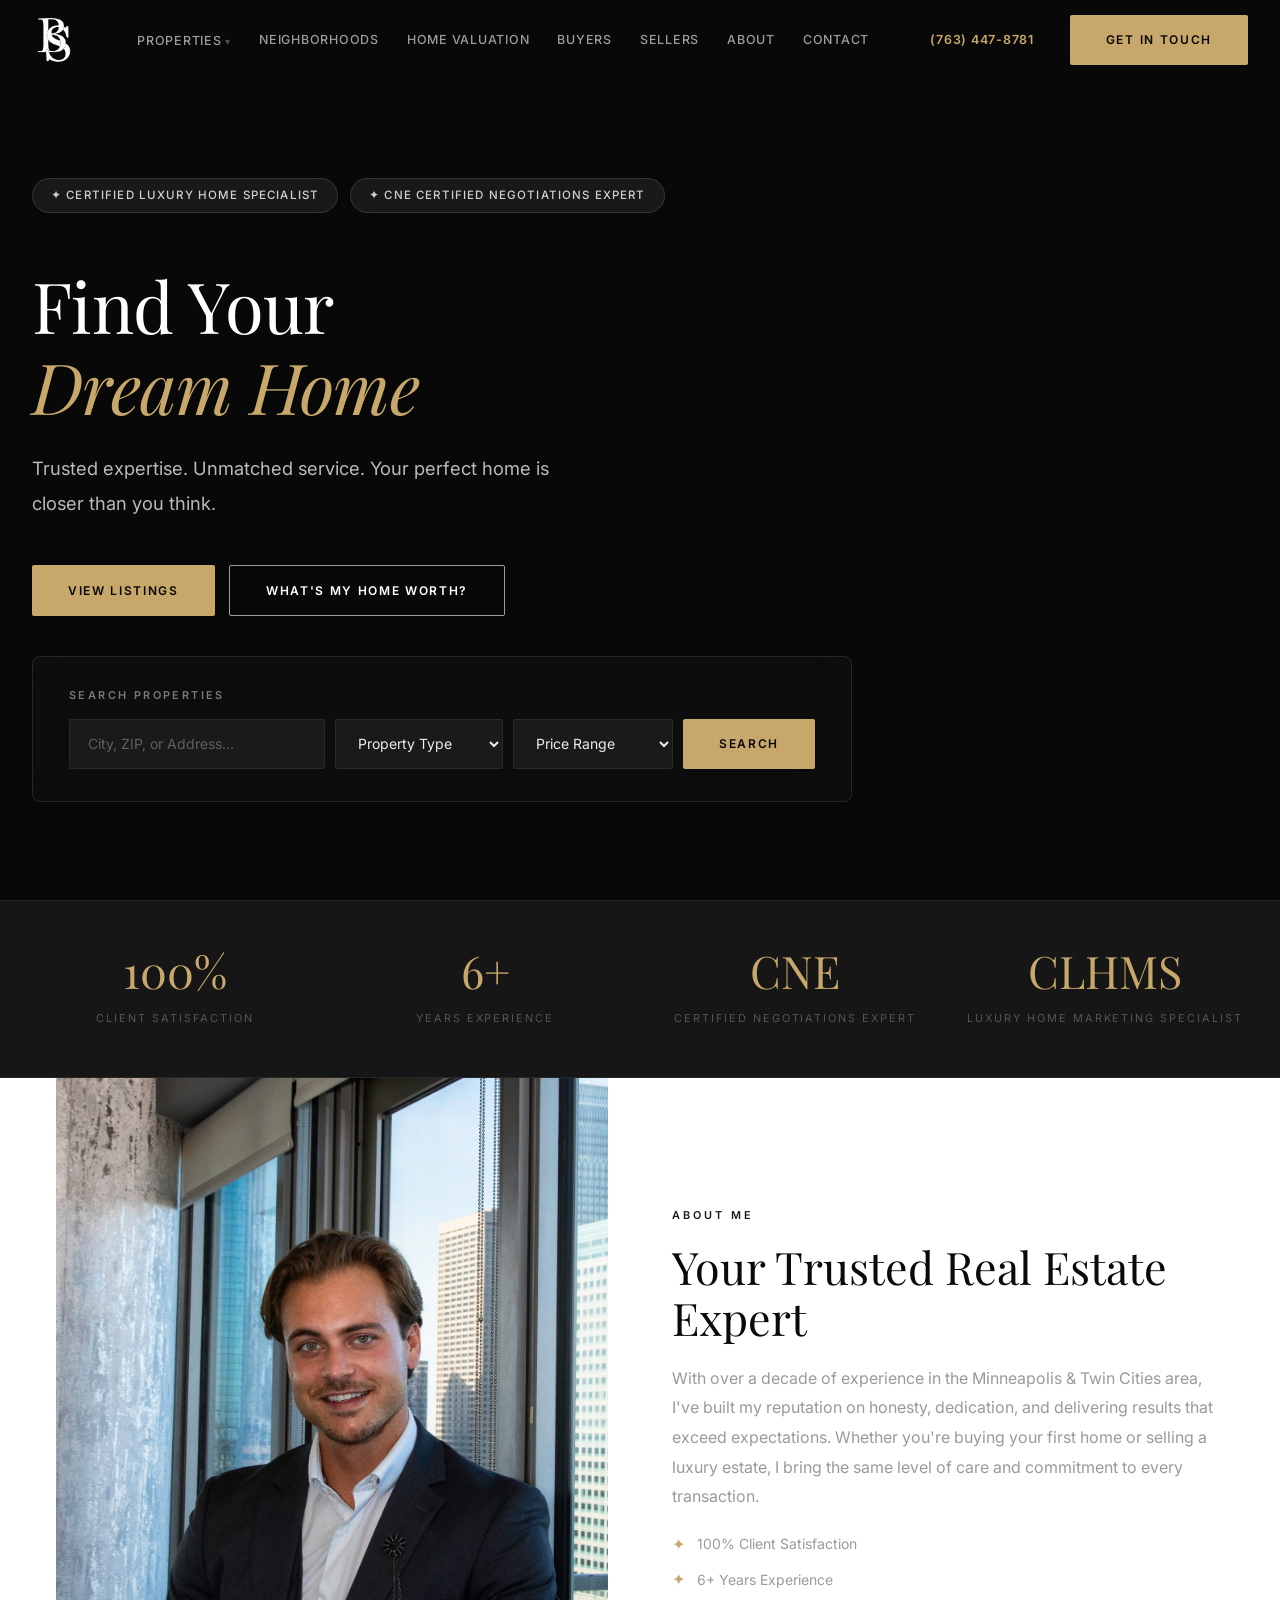
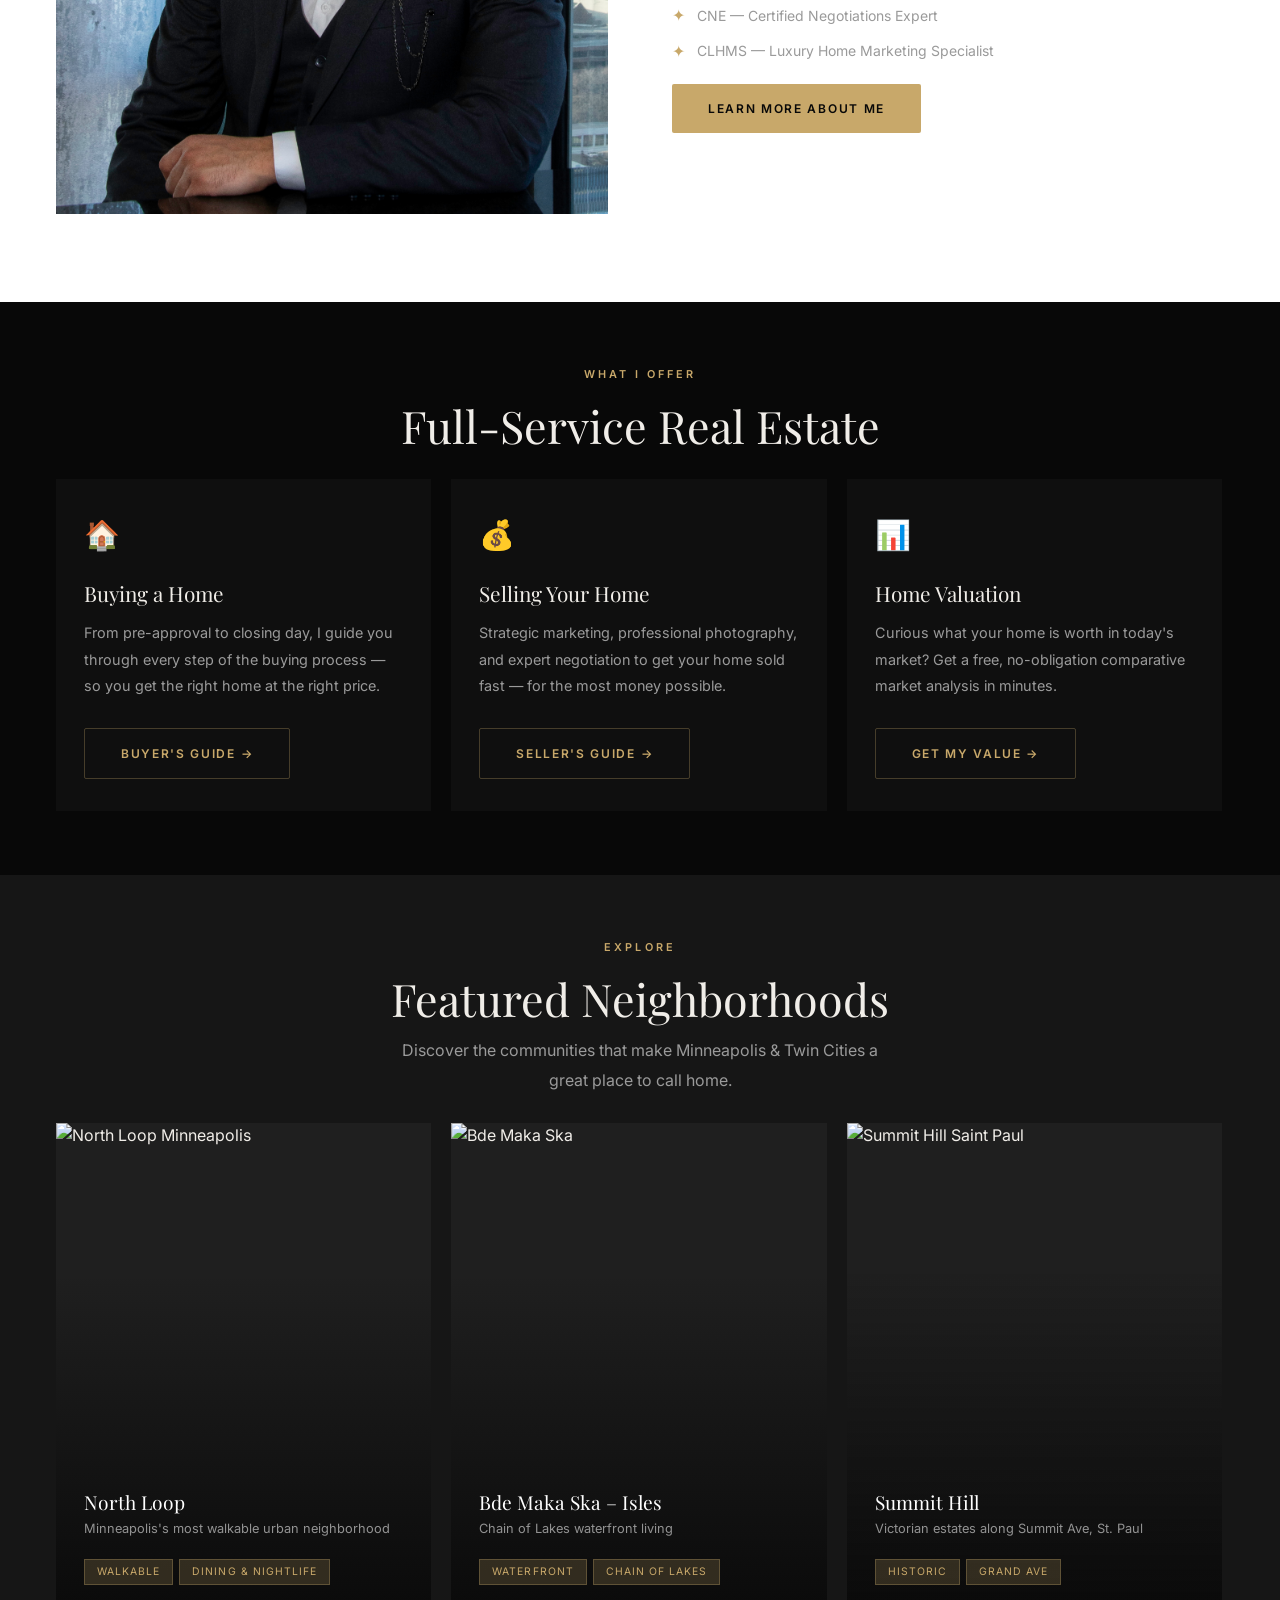
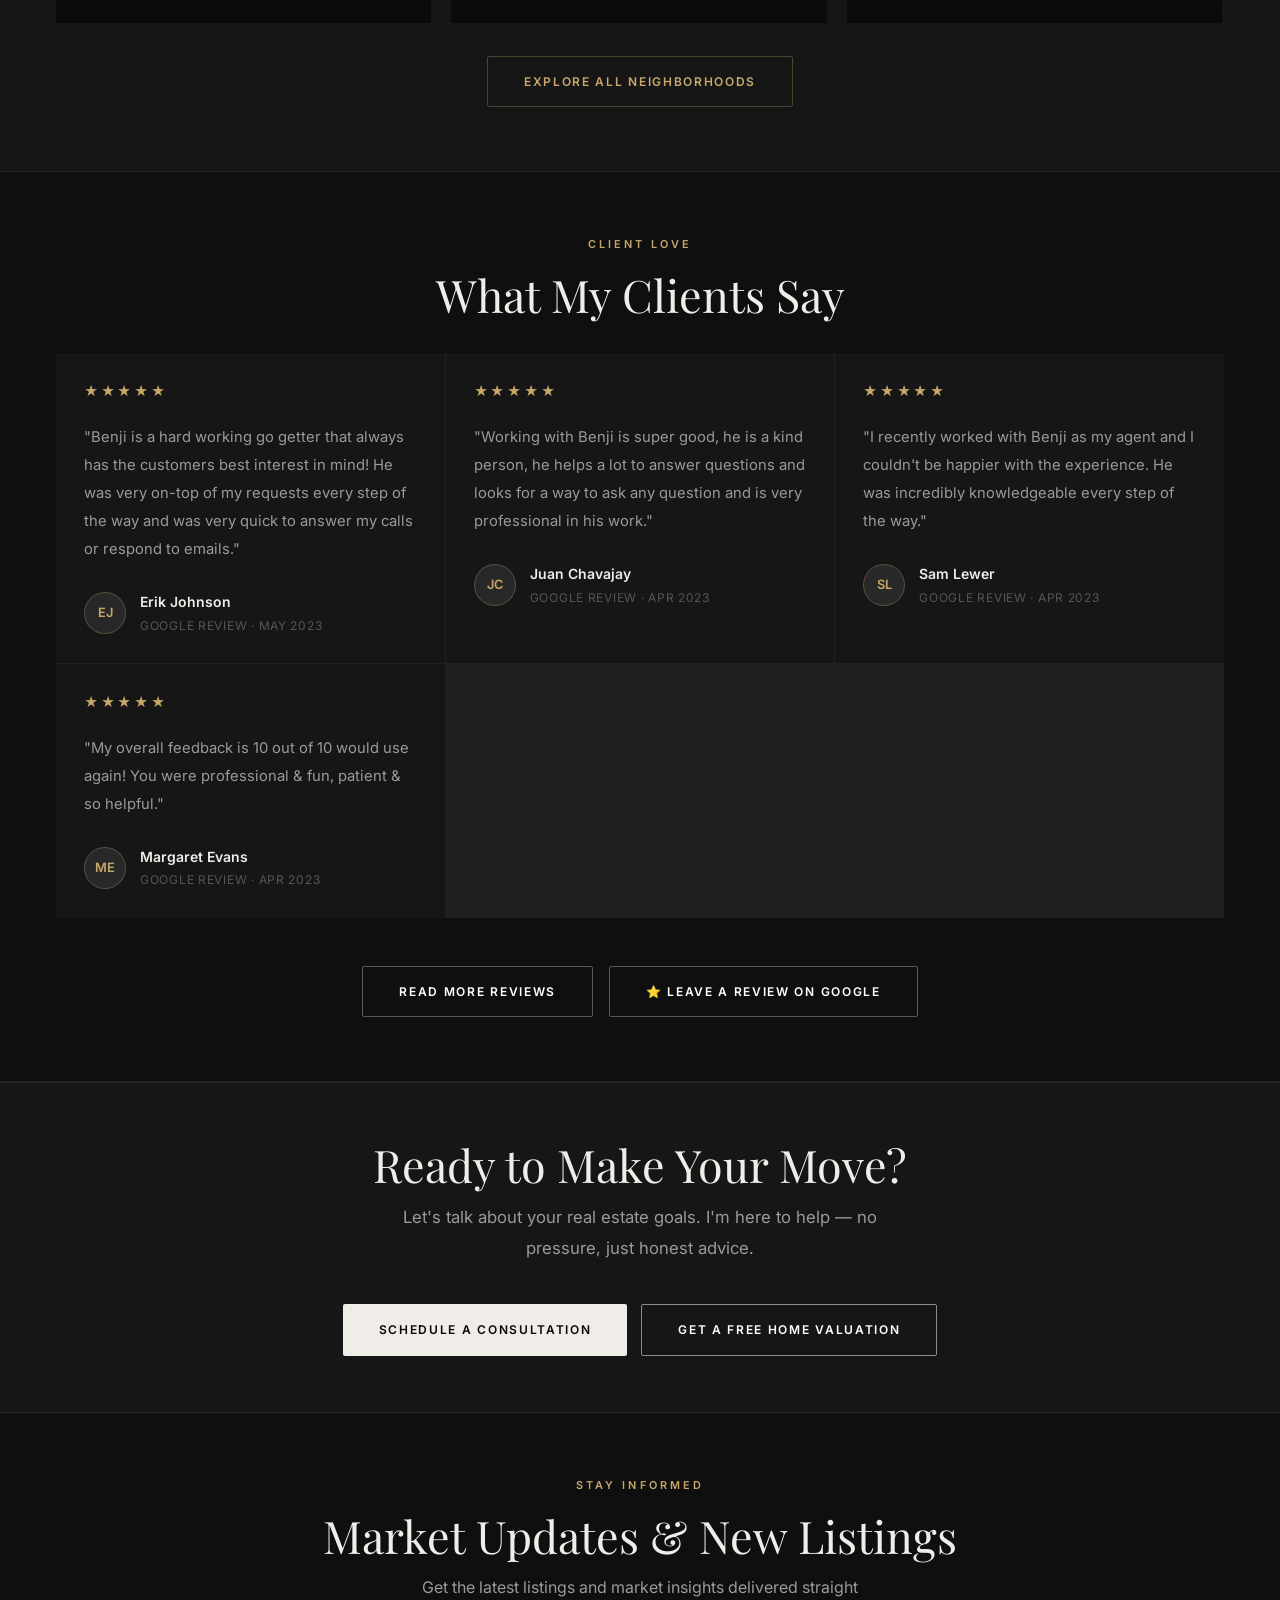
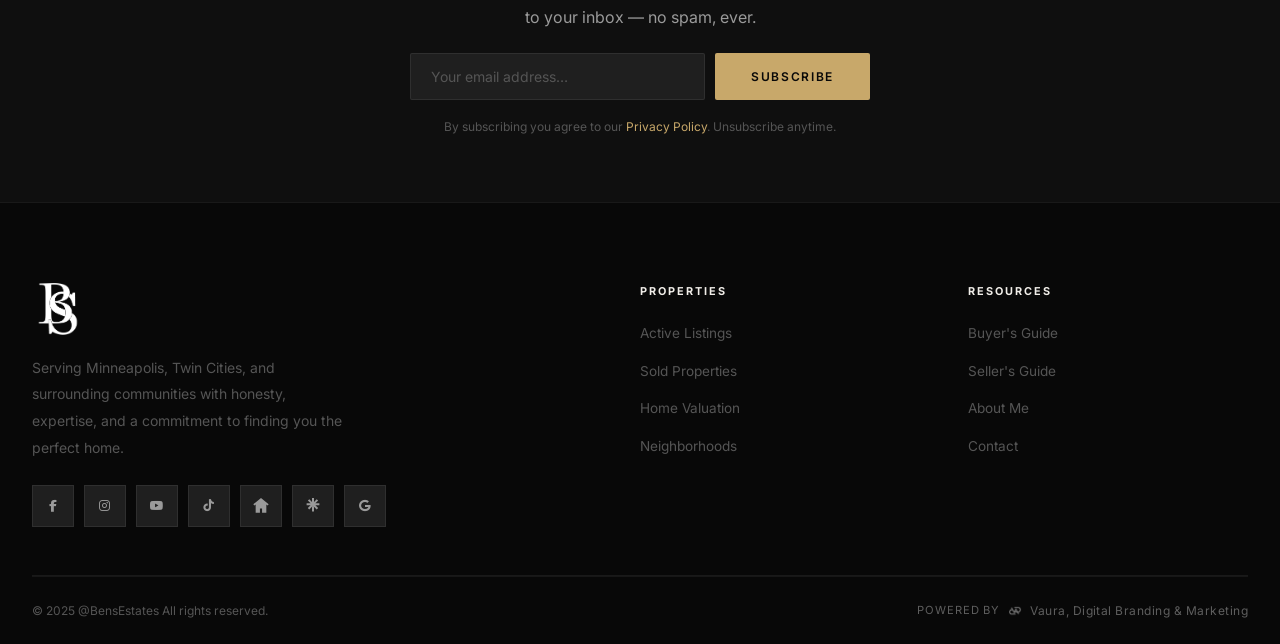
==== index.html @ edbca707 "Update homepage featured neighborhoods with 6 real Twin Cities neighborhoods" ====
<!DOCTYPE html>
<html lang="en">
<head>
  <meta charset="UTF-8" />
  <meta name="viewport" content="width=device-width, initial-scale=1.0" />
  <title>@BensEstates | Luxury Homes</title>
  <link rel="icon" type="image/png" href="images/logo-bs-white.png" />
  <link rel="preconnect" href="https://fonts.googleapis.com" />
  <link href="https://fonts.googleapis.com/css2?family=Playfair+Display:wght@400;600;700&family=Inter:wght@400;500;600;700&display=swap" rel="stylesheet" />
  <link rel="stylesheet" href="styles.css" />
  <link rel="stylesheet" href="https://cdnjs.cloudflare.com/ajax/libs/font-awesome/6.5.1/css/all.min.css" />
</head>
<body>

<!-- ── HEADER ── -->
<header class="site-header transparent" id="header">
  <div class="nav-inner">
    <a href="index.html" class="nav-logo"><img src="images/logo-bs-white.png" alt="Ben's Estates" class="logo-img" style="height:44px;width:auto;" /></a>
    <nav class="nav-links">
      <div class="nav-dropdown">
        <a href="properties.html">Properties</a>
        <div class="dropdown-menu">
          <a href="properties.html">Active Listings</a>
          <a href="sold.html">Sold Properties</a>
        </div>
      </div>
      <a href="neighborhoods.html">Neighborhoods</a>
      <a href="home-valuation.html">Home Valuation</a>
      <a href="buyers.html">Buyers</a>
      <a href="sellers.html">Sellers</a>
      <a href="about.html">About</a>
      <a href="contact.html">Contact</a>
    </nav>
    <div style="display:flex;align-items:center;gap:16px;">
      <a href="tel:+17634478781" class="nav-phone">(763) 447-8781</a>
      <a href="contact.html" class="btn btn-primary nav-cta">Get In Touch</a>
    </div>
    <button class="nav-toggle" id="navToggle" aria-label="Menu">
      <span></span><span></span><span></span>
    </button>
  </div>
</header>

<!-- Mobile Nav -->
<div class="mobile-nav" id="mobileNav">
  <a href="properties.html">Active Listings</a>
  <a href="sold.html">Sold Properties</a>
  <a href="neighborhoods.html">Neighborhoods</a>
  <a href="home-valuation.html">Home Valuation</a>
  <a href="buyers.html">Buyers Guide</a>
  <a href="sellers.html">Sellers Guide</a>
  <a href="about.html">About</a>
  <a href="contact.html">Contact</a>
  <a href="tel:+17634478781" style="color:var(--color-accent);font-weight:700;">(763) 447-8781</a>
  <a href="contact.html" class="btn btn-primary">Get In Touch</a>
</div>

<!-- ── HERO ── -->
<section class="hero">
  <div class="hero-bg" style="background-image: url('https://images.unsplash.com/photo-1600596542815-ffad4c1539a9?w=1800&q=80');"></div>
  <div class="hero-content">
    <div class="hero-badges">
      <span class="hero-badge">✦ Certified Luxury Home Specialist</span>
      <span class="hero-badge">✦ CNE Certified Negotiations Expert</span>
    </div>
    <h1>Find Your<br /><em>Dream Home</em></h1>
    <p>Trusted expertise. Unmatched service. Your perfect home is closer than you think.</p>
    <div class="hero-actions">
      <a href="properties.html" class="btn btn-primary">View Listings</a>
      <a href="home-valuation.html" class="btn btn-outline" style="border-color:rgba(255,255,255,0.6);color:white;">What's My Home Worth?</a>
    </div>

    <div class="hero-search">
      <h4>Search Properties</h4>
      <div class="search-row">
        <input class="search-field" type="text" placeholder="City, ZIP, or Address…" />
        <select class="search-select">
          <option>Property Type</option>
          <option>Single Family</option>
          <option>Condo / Townhome</option>
          <option>Land</option>
          <option>Multi-Family</option>
        </select>
        <select class="search-select">
          <option>Price Range</option>
          <option>Under $300K</option>
          <option>$300K – $600K</option>
          <option>$600K – $1M</option>
          <option>$1M+</option>
        </select>
        <a href="properties.html" class="btn btn-primary">Search</a>
      </div>
    </div>
  </div>
</section>

<!-- ── STATS ── -->
<div class="stats-bar">
  <div class="stats-inner">
    <div class="stat-item"><span class="stat-num">100%</span><span class="stat-label">Client Satisfaction</span></div>
    <div class="stat-item"><span class="stat-num">6+</span><span class="stat-label">Years Experience</span></div>
    <div class="stat-item"><span class="stat-num">CNE</span><span class="stat-label">Certified Negotiations Expert</span></div>
    <div class="stat-item"><span class="stat-num">CLHMS</span><span class="stat-label">Luxury Home Marketing Specialist</span></div>
  </div>
</div>

<!-- ── FEATURED LISTINGS CAROUSEL ── -->

<!-- ── ABOUT SNIPPET ── -->
<section class="section" style="background:white;padding-top:0;padding-bottom:40px;">
  <div class="container">
    <div class="grid-2">
      <div class="about-image-wrap" style="padding-bottom:48px;">
        <img src="images/ben-headshot.jpg" alt="Benjamin Smith" style="width:100%;aspect-ratio:3/4;object-fit:cover;object-position:center top;" />
      </div>
      <div class="about-content">
        <span class="section-label" style="color:#1a1a1a;">About Me</span>
        <h2 style="color:#0a0a0a;">Your Trusted Real Estate Expert</h2>
        <p>With over a decade of experience in the Minneapolis &amp; Twin Cities area, I've built my reputation on honesty, dedication, and delivering results that exceed expectations. Whether you're buying your first home or selling a luxury estate, I bring the same level of care and commitment to every transaction.</p>
        <div class="about-creds">
          <div class="cred-item"><span class="cred-icon">✦</span> 100% Client Satisfaction</div>
          <div class="cred-item"><span class="cred-icon">✦</span> 6+ Years Experience</div>
          <div class="cred-item"><span class="cred-icon">✦</span> CNE — Certified Negotiations Expert</div>
          <div class="cred-item"><span class="cred-icon">✦</span> CLHMS — Luxury Home Marketing Specialist</div>
        </div>
        <a href="about.html" class="btn btn-primary">Learn More About Me</a>
      </div>
    </div>
  </div>
</section>

<!-- ── SERVICES ── -->
<section class="section" style="overflow:hidden;">
  <div class="container">
    <div class="section-center mb-48">
      <span class="section-label">What I Offer</span>
      <h2>Full-Service Real Estate</h2>
    </div>
  </div>
  <div class="carousel-viewport">
    <div class="carousel-track" id="svcTrack">
      <div class="service-card carousel-slide">
        <div class="service-icon">🏠</div>
        <h3>Buying a Home</h3>
        <p>From pre-approval to closing day, I guide you through every step of the buying process — so you get the right home at the right price.</p>
        <a href="buyers.html" class="btn btn-outline">Buyer's Guide →</a>
      </div>
      <div class="service-card carousel-slide">
        <div class="service-icon">💰</div>
        <h3>Selling Your Home</h3>
        <p>Strategic marketing, professional photography, and expert negotiation to get your home sold fast — for the most money possible.</p>
        <a href="sellers.html" class="btn btn-outline">Seller's Guide →</a>
      </div>
      <div class="service-card carousel-slide">
        <div class="service-icon">📊</div>
        <h3>Home Valuation</h3>
        <p>Curious what your home is worth in today's market? Get a free, no-obligation comparative market analysis in minutes.</p>
        <a href="home-valuation.html" class="btn btn-outline">Get My Value →</a>
      </div>
    </div>
  </div>
</section>

<!-- ── NEIGHBORHOODS ── -->
<section class="section nbhd-carousel-section" style="background:var(--bg-2);overflow:hidden;">
  <div class="container">
    <div class="section-center mb-48">
      <span class="section-label">Explore</span>
      <h2>Featured Neighborhoods</h2>
      <p style="max-width:480px;margin:12px auto 0;">Discover the communities that make Minneapolis &amp; Twin Cities a great place to call home.</p>
    </div>
  </div>

  <div class="carousel-viewport">
    <div class="carousel-track" id="nbhdTrack">
      <a href="neighborhoods.html" class="neighborhood-card carousel-slide nbhd-slide">
        <img src="https://images.unsplash.com/photo-1555529771-7888783a18d3?w=600&q=70" alt="North Loop Minneapolis" style="width:100%;height:100%;object-fit:cover;position:absolute;inset:0;" loading="lazy" />
        <div class="nbhd-bg"></div>
        <div class="nbhd-content">
          <h3>North Loop</h3>
          <p>Minneapolis's most walkable urban neighborhood</p>
          <span class="nbhd-tag">Walkable</span><span class="nbhd-tag">Dining & Nightlife</span>
        </div>
      </a>
      <a href="neighborhoods.html" class="neighborhood-card carousel-slide nbhd-slide">
        <img src="https://images.unsplash.com/photo-1507525428034-b723cf961d3e?w=600&q=70" alt="Bde Maka Ska" style="width:100%;height:100%;object-fit:cover;position:absolute;inset:0;" loading="lazy" />
        <div class="nbhd-bg"></div>
        <div class="nbhd-content">
          <h3>Bde Maka Ska – Isles</h3>
          <p>Chain of Lakes waterfront living</p>
          <span class="nbhd-tag">Waterfront</span><span class="nbhd-tag">Chain of Lakes</span>
        </div>
      </a>
      <a href="neighborhoods.html" class="neighborhood-card carousel-slide nbhd-slide">
        <img src="https://images.unsplash.com/photo-1558618666-fcd25c85cd64?w=600&q=70" alt="Summit Hill Saint Paul" style="width:100%;height:100%;object-fit:cover;position:absolute;inset:0;" loading="lazy" />
        <div class="nbhd-bg"></div>
        <div class="nbhd-content">
          <h3>Summit Hill</h3>
          <p>Victorian estates along Summit Ave, St. Paul</p>
          <span class="nbhd-tag">Historic</span><span class="nbhd-tag">Grand Ave</span>
        </div>
      </a>
      <a href="neighborhoods.html" class="neighborhood-card carousel-slide nbhd-slide">
        <img src="https://images.unsplash.com/photo-1570129477492-45c003edd2be?w=600&q=70" alt="Edina Minnesota" style="width:100%;height:100%;object-fit:cover;position:absolute;inset:0;" loading="lazy" />
        <div class="nbhd-bg"></div>
        <div class="nbhd-content">
          <h3>Edina</h3>
          <p>One of Minnesota's most coveted suburbs</p>
          <span class="nbhd-tag">Top Schools</span><span class="nbhd-tag">Luxury</span>
        </div>
      </a>
      <a href="neighborhoods.html" class="neighborhood-card carousel-slide nbhd-slide">
        <img src="https://images.unsplash.com/photo-1499793983690-e29da59ef1c2?w=600&q=70" alt="Wayzata Minnesota" style="width:100%;height:100%;object-fit:cover;position:absolute;inset:0;" loading="lazy" />
        <div class="nbhd-bg"></div>
        <div class="nbhd-content">
          <h3>Wayzata</h3>
          <p>Luxury lakeside living on Lake Minnetonka</p>
          <span class="nbhd-tag">Lake Minnetonka</span><span class="nbhd-tag">Waterfront</span>
        </div>
      </a>
      <a href="neighborhoods.html" class="neighborhood-card carousel-slide nbhd-slide">
        <img src="https://images.unsplash.com/photo-1568605114967-8130f3a36994?w=600&q=70" alt="Maple Grove Minnesota" style="width:100%;height:100%;object-fit:cover;position:absolute;inset:0;" loading="lazy" />
        <div class="nbhd-bg"></div>
        <div class="nbhd-content">
          <h3>Maple Grove</h3>
          <p>Top-rated schools and tight-knit community</p>
          <span class="nbhd-tag">Top Schools</span><span class="nbhd-tag">Family-Friendly</span>
        </div>
      </a>
    </div>
  </div>

  <div style="text-align:center;margin-top:32px;">
    <a href="neighborhoods.html" class="btn btn-outline">Explore All Neighborhoods</a>
  </div>
</section>

<!-- ── TESTIMONIALS ── -->
<section class="section testimonials-section">
  <div class="container">
    <div class="section-center">
      <span class="section-label">Client Love</span>
      <h2>What My Clients Say</h2>
    </div>
    <div class="testimonials-grid">
      <div class="testimonial-card">
        <div class="stars">★★★★★</div>
        <p class="testimonial-text">"Benji is a hard working go getter that always has the customers best interest in mind! He was very on-top of my requests every step of the way and was very quick to answer my calls or respond to emails."</p>
        <div class="testimonial-author">
          <div class="author-avatar">EJ</div>
          <div>
            <div class="author-name">Erik Johnson</div>
            <div class="author-detail">Google Review · May 2023</div>
          </div>
        </div>
      </div>
      <div class="testimonial-card">
        <div class="stars">★★★★★</div>
        <p class="testimonial-text">"Working with Benji is super good, he is a kind person, he helps a lot to answer questions and looks for a way to ask any question and is very professional in his work."</p>
        <div class="testimonial-author">
          <div class="author-avatar">JC</div>
          <div>
            <div class="author-name">Juan Chavajay</div>
            <div class="author-detail">Google Review · Apr 2023</div>
          </div>
        </div>
      </div>
      <div class="testimonial-card">
        <div class="stars">★★★★★</div>
        <p class="testimonial-text">"I recently worked with Benji as my agent and I couldn't be happier with the experience. He was incredibly knowledgeable every step of the way."</p>
        <div class="testimonial-author">
          <div class="author-avatar">SL</div>
          <div>
            <div class="author-name">Sam Lewer</div>
            <div class="author-detail">Google Review · Apr 2023</div>
          </div>
        </div>
      </div>
      <div class="testimonial-card">
        <div class="stars">★★★★★</div>
        <p class="testimonial-text">"My overall feedback is 10 out of 10 would use again! You were professional & fun, patient & so helpful."</p>
        <div class="testimonial-author">
          <div class="author-avatar">ME</div>
          <div>
            <div class="author-name">Margaret Evans</div>
            <div class="author-detail">Google Review · Apr 2023</div>
          </div>
        </div>
      </div>
    </div>
    <div style="text-align:center;margin-top:48px;display:flex;flex-wrap:wrap;gap:16px;justify-content:center;">
      <a href="about.html#reviews" class="btn btn-outline" style="border-color:rgba(255,255,255,0.3);color:white;">Read More Reviews</a>
      <a href="https://share.google/IOZuWatDC1GRrAfrf" target="_blank" class="btn btn-outline" style="border-color:rgba(255,255,255,0.3);color:white;">⭐ Leave a Review on Google</a>
    </div>
  </div>
</section>

<!-- ── CTA BANNER ── -->
<section class="cta-banner">
  <div class="container">
    <h2>Ready to Make Your Move?</h2>
    <p>Let's talk about your real estate goals. I'm here to help — no pressure, just honest advice.</p>
    <div class="cta-actions">
      <a href="https://calendly.com/bensestates/chat" target="_blank" class="btn btn-white">Schedule a Consultation</a>
      <a href="home-valuation.html" class="btn btn-outline" style="border-color:rgba(255,255,255,0.5);color:white;">Get a Free Home Valuation</a>
    </div>
  </div>
</section>

<!-- ── NEWSLETTER ── -->
<section class="section newsletter-section">
  <div class="container section-center">
    <span class="section-label">Stay Informed</span>
    <h2>Market Updates & New Listings</h2>
    <p style="max-width:440px;margin:12px auto 0;">Get the latest listings and market insights delivered straight to your inbox — no spam, ever.</p>
    <form class="newsletter-form" id="newsletterForm" onsubmit="submitNewsletter(event);">
      <input type="email" id="newsletterEmail" placeholder="Your email address…" required />
      <button type="submit" class="btn btn-primary">Subscribe</button>
    </form>
    <p id="newsletterSuccess" style="display:none;color:var(--color-accent);font-weight:600;margin-top:16px;">You're in! Thanks for subscribing.</p>
    <p class="form-consent" style="margin-top:16px;">By subscribing you agree to our <a href="#">Privacy Policy</a>. Unsubscribe anytime.</p>
  </div>
</section>

<!-- ── FOOTER ── -->
<footer class="site-footer">
  <div class="footer-inner">
        <div class="footer-brand">
      <img src="images/logo-bs-white.png" alt="Ben's Estates" style="height:52px;width:auto;margin-bottom:16px;" />
      <p>Serving Minneapolis, Twin Cities, and surrounding communities with honesty, expertise, and a commitment to finding you the perfect home.</p>
      <div class="social-links" style="margin-top:24px;">
        <a href="https://facebook.com/bensestates" class="social-link" title="Facebook" target="_blank"><i class="fa-brands fa-facebook-f"></i></a>
        <a href="https://instagram.com/bensestates" class="social-link" title="Instagram" target="_blank"><i class="fa-brands fa-instagram"></i></a>
        <a href="https://youtube.com/bensestates" class="social-link" title="YouTube" target="_blank"><i class="fa-brands fa-youtube"></i></a>
        <a href="https://tiktok.com/@bensestates" class="social-link" title="TikTok" target="_blank"><i class="fa-brands fa-tiktok"></i></a>
        <a href="https://www.zillow.com/profile/IGBensEstates" class="social-link" title="Zillow" target="_blank"><svg xmlns="http://www.w3.org/2000/svg" viewBox="0 0 24 24" width="16" height="16" fill="currentColor"><path d="M12 0 .5 9.3l1.6 2L4 9.9V22h6.4v-6.2h3.2V22H20V9.9l1.9 1.4 1.6-2Z"/></svg></a>
        <a href="https://linktr.ee/bensestates" class="social-link" title="Linktree" target="_blank"><svg xmlns="http://www.w3.org/2000/svg" viewBox="0 0 24 24" width="16" height="16" fill="currentColor"><path d="m13.511 5.853 4.005-4.117 2.2 2.126-4.116 4.005h5.99v3.04h-6.06l4.176 4.276-2.202 2.127-5.566-5.567-5.517 5.567-2.201-2.127 4.176-4.276H2.416v-3.04h5.99L4.29 3.862l2.2-2.126 4.006 4.117V0h3.015v5.853zM10.496 20.389v-7.836h3.015v7.836h-3.015z"/></svg></a>
        <a href="https://share.google/MOJcwrtn4jOWiQxQ8" class="social-link" title="Google Reviews" target="_blank"><i class="fa-brands fa-google"></i></a>
      </div>
    </div>
    <div class="footer-col">
      <h5>Properties</h5>
      <ul>
        <li><a href="properties.html">Active Listings</a></li>
        <li><a href="sold.html">Sold Properties</a></li>
        <li><a href="home-valuation.html">Home Valuation</a></li>
        <li><a href="neighborhoods.html">Neighborhoods</a></li>
      </ul>
    </div>
    <div class="footer-col">
      <h5>Resources</h5>
      <ul>
        <li><a href="buyers.html">Buyer's Guide</a></li>
        <li><a href="sellers.html">Seller's Guide</a></li>
        <li><a href="about.html">About Me</a></li>
        <li><a href="contact.html">Contact</a></li>
      </ul>
    </div>
  </div>
  <div class="footer-bottom">
    <span>© 2025 @BensEstates All rights reserved.</span>
    <div class="footer-vaura-inline">
      <span class="powered-label">Powered by</span>
      <img src="images/logo-vaura-white.png" alt="Vaura, Digital Branding and Marketing" />
      <span>Vaura, Digital Branding &amp; Marketing</span>
    </div>
  </div>
</footer>

<script>
  // Header scroll behavior
  const header = document.getElementById('header');
  window.addEventListener('scroll', () => {
    header.classList.toggle('scrolled', window.scrollY > 60);
    header.classList.toggle('transparent', window.scrollY <= 60);
  });

  // Mobile nav
  // Testimonials — sliding carousel (mobile only)
  (function() {
    if (window.innerWidth > 768) return;
    document.querySelectorAll('.testimonials-grid').forEach(function(grid) {
      const cards = Array.from(grid.querySelectorAll('.testimonial-card'));
      if (!cards.length) return;
      const track = document.createElement('div');
      track.className = 'tc-track';
      cards.forEach(function(c) { track.appendChild(c); });
      grid.prepend(track);
      let current = 0;
      const total = cards.length;
      function advance() {
        current = (current + 1) % total;
        track.style.transform = 'translateX(-' + (current * grid.offsetWidth) + 'px)';
      }
      setInterval(advance, 3000);
    });
  })();

  const navToggle = document.getElementById('navToggle');
  const mobileNav = document.getElementById('mobileNav');
  navToggle.addEventListener('click', () => { mobileNav.classList.toggle('open'); });

  function submitNewsletter(e) {
    e.preventDefault();
    const email = document.getElementById('newsletterEmail').value;
    const formUrl = 'https://docs.google.com/forms/d/e/1FAIpQLSdvZevs0HNsiVY9SQMsB4AoQC4JGMIN4W4_CIUujMOwC1kvLg/formResponse';
    const data = new FormData();
    data.append('entry.1629867562', email);
    fetch(formUrl, { method: 'POST', body: data, mode: 'no-cors' });
    document.getElementById('newsletterForm').style.display = 'none';
    document.getElementById('newsletterSuccess').style.display = 'block';
  }

  // ── Carousel ──
  const track = document.getElementById('carouselTrack');
  const slides = track.querySelectorAll('.carousel-slide');
  let current = 0;

  function slidesVisible() {
    if (window.innerWidth <= 640) return 1;
    if (window.innerWidth <= 1024) return 2;
    return 3;
  }

  function maxIndex() { return slides.length - slidesVisible(); }

  function updateButtons() {
    document.querySelectorAll('#prevBtn, .carousel-controls-mobile .carousel-btn:first-child').forEach(b => b.disabled = current === 0);
    document.querySelectorAll('#nextBtn, .carousel-controls-mobile .carousel-btn:last-of-type').forEach(b => b.disabled = current >= maxIndex());
  }

  function goTo(index) {
    current = Math.max(0, Math.min(index, maxIndex()));
    const slideWidth = slides[0].offsetWidth + 20; // gap
    track.style.transform = `translateX(-${current * slideWidth}px)`;
    updateButtons();
  }

  window.moveCarousel = (dir) => goTo(current + dir);

  // Drag to scroll
  let startX = 0, isDragging = false;
  track.addEventListener('mousedown', e => { isDragging = true; startX = e.pageX; track.style.transition = 'none'; });
  window.addEventListener('mouseup', e => {
    if (!isDragging) return;
    isDragging = false;
    track.style.transition = '';
    const diff = e.pageX - startX;
    if (Math.abs(diff) > 60) goTo(current + (diff < 0 ? 1 : -1));
    else goTo(current);
  });

  window.addEventListener('resize', () => goTo(Math.min(current, maxIndex())));
  updateButtons();

  // ── Services carousel ──
  const svcTrack = document.getElementById('svcTrack');
  const svcSlides = svcTrack.querySelectorAll('.carousel-slide');
  let svcCurrent = 0;

  function svcVisible() {
    if (window.innerWidth <= 640) return 1;
    if (window.innerWidth <= 1024) return 2;
    return 3;
  }

  function svcMaxIndex() { return svcSlides.length - svcVisible(); }

  function svcGoTo(index) {
    svcCurrent = Math.max(0, Math.min(index, svcMaxIndex()));
    const w = svcSlides[0].offsetWidth + 20;
    svcTrack.style.transform = `translateX(-${svcCurrent * w}px)`;
    document.getElementById('svcPrev').disabled = svcCurrent === 0;
    document.getElementById('svcNext').disabled = svcCurrent >= svcMaxIndex();
    document.getElementById('svcPrevMob').disabled = svcCurrent === 0;
    document.getElementById('svcNextMob').disabled = svcCurrent >= svcMaxIndex();
  }

  window.addEventListener('resize', () => svcGoTo(Math.min(svcCurrent, svcMaxIndex())));
  svcGoTo(0);

  // ── Neighborhoods carousel ──
  const nbhdTrack = document.getElementById('nbhdTrack');
  const nbhdSlides = nbhdTrack.querySelectorAll('.nbhd-slide');
  let nbhdCurrent = 0;

  function nbhdVisible() {
    if (window.innerWidth <= 640) return 1;
    if (window.innerWidth <= 1024) return 2;
    return 3;
  }

  function nbhdMaxIndex() { return Math.max(0, nbhdSlides.length - nbhdVisible()); }

  function nbhdGoTo(index) {
    nbhdCurrent = Math.max(0, Math.min(index, nbhdMaxIndex()));
    const w = nbhdSlides[0].offsetWidth + 20;
    nbhdTrack.style.transform = `translateX(-${nbhdCurrent * w}px)`;
    document.getElementById('nbhdPrev').disabled = nbhdCurrent === 0;
    document.getElementById('nbhdNext').disabled = nbhdCurrent >= nbhdMaxIndex();
  }

  window.addEventListener('resize', () => nbhdGoTo(Math.min(nbhdCurrent, nbhdMaxIndex())));
  nbhdGoTo(0);
</script>
</body>
</html>
---- styles.css ----
/* ============================================================
   BEN'S ESTATES — LUXURY MONOTONE THEME
   Benjamin Smith | Minneapolis & Twin Cities Real Estate
   ============================================================ */

:root {
  /* ── Dark monotone surfaces ── */
  --bg-0: #080808;
  --bg-1: #0f0f0f;
  --bg-2: #161616;
  --bg-3: #1f1f1f;
  --bg-4: #282828;

  /* ── Text ── */
  --text-primary: #f0ede8;
  --text-secondary: #9a9a9a;
  --text-muted: #555555;

  /* ── Single accent — warm champagne gold ── */
  --color-accent: #c8a86a;
  --color-accent-dim: rgba(200, 168, 106, 0.12);
  --color-accent-border: rgba(200, 168, 106, 0.3);

  /* ── Borders ── */
  --border: rgba(255, 255, 255, 0.07);
  --border-light: rgba(255, 255, 255, 0.04);
  --border-hover: rgba(255, 255, 255, 0.15);

  /* Legacy aliases (keeps HTML working) */
  --color-primary: #0f0f0f;
  --color-bg: #0f0f0f;
  --color-white: #f0ede8;
  --color-text: var(--text-primary);
  --color-text-muted: var(--text-secondary);
  --color-border: var(--border);
  --color-dark-bg: var(--bg-0);
  --color-accent-light: var(--color-accent-dim);

  --font-serif: 'Playfair Display', Georgia, serif;
  --font-sans: 'Inter', 'Helvetica Neue', sans-serif;

  --radius: 2px;
  --radius-lg: 8px;
  --shadow: 0 4px 32px rgba(0, 0, 0, 0.5);
  --shadow-lg: 0 16px 64px rgba(0, 0, 0, 0.7);
  --transition: 0.3s ease;

  --max-width: 1320px;
  --section-pad: 64px 24px;
}

*, *::before, *::after { box-sizing: border-box; margin: 0; padding: 0; }
html { scroll-behavior: smooth; }

body {
  font-family: var(--font-sans);
  background: var(--bg-0);
  color: var(--text-primary);
  line-height: 1.6;
  font-size: 16px;
}

img { max-width: 100%; display: block; }
a { color: inherit; text-decoration: none; }
ul { list-style: none; }
button { cursor: pointer; border: none; background: none; font-family: inherit; }

/* ── Typography ── */
h1, h2, h3, h4 { font-family: var(--font-serif); line-height: 1.15; color: var(--text-primary); }
h1 { font-size: clamp(2.8rem, 5.5vw, 5rem); font-weight: 400; letter-spacing: -0.01em; }
h2 { font-size: clamp(2rem, 3.5vw, 3.2rem); font-weight: 400; }
h3 { font-size: clamp(1.3rem, 2vw, 1.8rem); font-weight: 400; }
h4 { font-size: 1rem; font-family: var(--font-sans); font-weight: 600; letter-spacing: 0.02em; }
p { color: var(--text-secondary); line-height: 1.85; }
em { font-style: italic; color: var(--color-accent); }

.section-label {
  font-size: 0.68rem;
  letter-spacing: 0.28em;
  text-transform: uppercase;
  color: var(--color-accent);
  font-weight: 600;
  display: block;
  margin-bottom: 16px;
}

/* ── Layout ── */
.container { max-width: var(--max-width); margin: 0 auto; padding: 0 32px; }
.section { padding: var(--section-pad); }
.section-center { text-align: center; }
.grid-2 { display: grid; grid-template-columns: 1fr 1fr; gap: 64px; align-items: center; }
.grid-3 { display: grid; grid-template-columns: repeat(3, 1fr); gap: 1px; }
.grid-4 { display: grid; grid-template-columns: repeat(4, 1fr); gap: 1px; }

/* ── Buttons ── */
.btn {
  display: inline-flex;
  align-items: center;
  gap: 8px;
  padding: 15px 36px;
  font-size: 0.75rem;
  font-weight: 600;
  letter-spacing: 0.14em;
  text-transform: uppercase;
  border-radius: var(--radius);
  transition: var(--transition);
  font-family: var(--font-sans);
}
.btn-primary {
  background: var(--color-accent);
  color: #080808;
}
.btn-primary:hover {
  background: #d4b87a;
  color: #080808;
  transform: translateY(-1px);
  box-shadow: 0 8px 32px rgba(200, 168, 106, 0.25);
}
.btn-outline {
  border: 1px solid var(--color-accent-border);
  color: var(--color-accent);
}
.btn-outline:hover {
  background: var(--color-accent);
  color: #080808;
  border-color: var(--color-accent);
}
.btn-white {
  background: var(--text-primary);
  color: var(--bg-0);
}
.btn-white:hover { background: white; }
.btn-dark {
  background: var(--bg-3);
  color: var(--text-primary);
  border: 1px solid var(--border);
}
.btn-dark:hover { border-color: var(--border-hover); }

/* ── Header / Nav ── */
.site-header {
  position: fixed;
  top: 0; left: 0; right: 0;
  z-index: 1000;
  padding: 0 32px;
  transition: background 0.4s ease, box-shadow 0.4s ease;
}
.site-header.transparent { background: transparent; }
.site-header.scrolled {
  background: rgba(8, 8, 8, 0.95);
  backdrop-filter: blur(20px);
  -webkit-backdrop-filter: blur(20px);
  border-bottom: 1px solid var(--border);
}
.site-header.solid {
  background: rgba(8, 8, 8, 0.97);
  backdrop-filter: blur(20px);
  -webkit-backdrop-filter: blur(20px);
  border-bottom: 1px solid var(--border);
}

.nav-inner {
  max-width: var(--max-width);
  margin: 0 auto;
  display: flex;
  align-items: center;
  justify-content: space-between;
  height: 80px;
}

.nav-logo img { height: 42px; width: auto; }
.nav-logo-placeholder {
  display: flex;
  align-items: center;
  gap: 10px;
  font-family: var(--font-serif);
  font-size: 1.4rem;
  font-weight: 400;
  color: var(--text-primary);
}

.logo-img { height: 42px; width: auto; filter: brightness(0) invert(1); }

.nav-links {
  display: flex;
  align-items: center;
  gap: 2px;
}
.nav-links a {
  padding: 8px 13px;
  font-size: 0.78rem;
  font-weight: 500;
  letter-spacing: 0.06em;
  text-transform: uppercase;
  color: rgba(240, 237, 232, 0.65);
  border-radius: var(--radius);
  transition: var(--transition);
}
.nav-links a:hover, .nav-links a.active { color: var(--text-primary); }

/* Dropdown */
.nav-dropdown { position: relative; }
.nav-dropdown > a::after { content: ' ▾'; font-size: 0.6rem; opacity: 0.5; }
.dropdown-menu {
  position: absolute;
  top: calc(100% + 8px);
  left: 0;
  background: var(--bg-2);
  min-width: 200px;
  border-radius: var(--radius-lg);
  border: 1px solid var(--border);
  box-shadow: var(--shadow-lg);
  padding: 8px;
  opacity: 0;
  pointer-events: none;
  transform: translateY(6px);
  transition: var(--transition);
}
.nav-dropdown:hover .dropdown-menu {
  opacity: 1;
  pointer-events: all;
  transform: translateY(0);
}
.dropdown-menu a {
  display: block;
  padding: 10px 16px;
  font-size: 0.8rem;
  letter-spacing: 0.06em;
  text-transform: uppercase;
  color: var(--text-secondary) !important;
  border-radius: var(--radius);
}
.dropdown-menu a:hover { background: var(--bg-3); color: var(--text-primary) !important; }

.nav-cta { margin-left: 20px; }

.nav-phone {
  font-size: 0.78rem;
  font-weight: 600;
  letter-spacing: 0.06em;
  color: var(--color-accent);
}

/* Mobile */
.nav-toggle { display: none; flex-direction: column; gap: 5px; padding: 8px; color: var(--text-primary); }
.nav-toggle span { width: 22px; height: 1px; background: currentColor; transition: var(--transition); display: block; }
.mobile-nav {
  display: none;
  position: fixed;
  inset: 0;
  background: var(--bg-1);
  z-index: 999;
  flex-direction: column;
  padding: 100px 32px 40px;
  gap: 4px;
  overflow-y: auto;
}
.mobile-nav.open { display: flex; }
.mobile-nav a {
  padding: 16px 0;
  font-size: 0.85rem;
  font-weight: 500;
  letter-spacing: 0.1em;
  text-transform: uppercase;
  color: var(--text-secondary);
  border-bottom: 1px solid var(--border);
}
.mobile-nav a:hover { color: var(--text-primary); }
.mobile-nav .mobile-close { position: absolute; top: 28px; right: 28px; font-size: 1.2rem; color: var(--text-secondary); background: none; border: none; cursor: pointer; }
.mobile-nav .btn { margin-top: 28px; text-align: center; justify-content: center; color: #000 !important; }
.nav-toggle.hidden { visibility: hidden; pointer-events: none; }

/* ── Hero ── */
.hero {
  position: relative;
  min-height: 100vh;
  display: flex;
  align-items: center;
  overflow: hidden;
}
.hero-bg {
  position: absolute;
  inset: 0;
  background-size: cover;
  background-position: center;
}
.hero-bg::after {
  content: '';
  position: absolute;
  inset: 0;
  background: linear-gradient(
    105deg,
    rgba(8,8,8,0.72) 0%,
    rgba(8,8,8,0.35) 60%,
    rgba(8,8,8,0.6) 100%
  );
}
.hero-content {
  position: relative;
  z-index: 1;
  max-width: var(--max-width);
  margin: 0 auto;
  padding: 0 32px;
  width: 100%;
  padding-top: 80px;
}
.hero h1 { color: white; margin-bottom: 24px; max-width: 680px; }
.hero > .hero-content > p {
  color: rgba(255,255,255,0.72);
  font-size: 1.15rem;
  margin-bottom: 44px;
  max-width: 520px;
  line-height: 1.9;
}
.hero-badges {
  display: flex;
  gap: 12px;
  flex-wrap: wrap;
  margin-bottom: 52px;
}
.hero-badge {
  background: rgba(255,255,255,0.07);
  backdrop-filter: blur(12px);
  border: 1px solid rgba(255,255,255,0.12);
  padding: 7px 18px;
  border-radius: 100px;
  font-size: 0.72rem;
  color: rgba(255,255,255,0.8);
  font-weight: 500;
  letter-spacing: 0.1em;
  text-transform: uppercase;
}
.hero-actions { display: flex; gap: 14px; flex-wrap: wrap; }

/* Hero Search */
.hero-search {
  margin-top: 40px;
  background: rgba(15,15,15,0.75);
  backdrop-filter: blur(24px);
  -webkit-backdrop-filter: blur(24px);
  border: 1px solid rgba(255,255,255,0.1);
  border-radius: var(--radius-lg);
  padding: 32px 36px;
  max-width: 820px;
}
.hero-search h4 {
  color: rgba(255,255,255,0.45);
  margin-bottom: 18px;
  font-family: var(--font-sans);
  font-size: 0.68rem;
  letter-spacing: 0.22em;
  text-transform: uppercase;
  font-weight: 600;
}
.search-row { display: flex; gap: 10px; }
.search-field, .search-select {
  padding: 13px 18px;
  border-radius: var(--radius);
  border: 1px solid var(--border);
  background: rgba(255,255,255,0.06);
  font-size: 0.875rem;
  font-family: inherit;
  color: var(--text-primary);
}
.search-field { flex: 1; }
.search-select { min-width: 160px; }
.search-field::placeholder { color: rgba(255,255,255,0.3); }
.search-field:focus, .search-select:focus {
  outline: none;
  border-color: var(--color-accent-border);
}
.search-select option { background: var(--bg-2); color: var(--text-primary); }

/* ── Stats Bar ── */
.stats-bar {
  background: var(--bg-2);
  border-top: 1px solid var(--border);
  border-bottom: 1px solid var(--border);
  padding: 48px 32px;
}
.stats-inner {
  max-width: var(--max-width);
  margin: 0 auto;
  display: grid;
  grid-template-columns: repeat(4, 1fr);
  gap: 24px;
  text-align: center;
}
.stat-item { color: var(--text-primary); }
.stat-num {
  display: block;
  font-family: var(--font-serif);
  font-size: 2.8rem;
  font-weight: 400;
  color: var(--color-accent);
  line-height: 1;
  margin-bottom: 10px;
}
.stat-label {
  font-size: 0.68rem;
  text-transform: uppercase;
  letter-spacing: 0.18em;
  color: var(--text-muted);
}

/* ── Listing Cards ── */
.listing-card {
  background: var(--bg-2);
  border: 1px solid var(--border);
  overflow: hidden;
  transition: var(--transition);
}
.listing-card:hover { border-color: var(--border-hover); transform: translateY(-3px); box-shadow: var(--shadow-lg); }
.listing-img {
  position: relative;
  aspect-ratio: 4/3;
  overflow: hidden;
  background: var(--bg-3);
}
.listing-img img { width: 100%; height: 100%; object-fit: cover; transition: transform 0.6s ease; }
.listing-card:hover .listing-img img { transform: scale(1.04); }
.listing-badge {
  position: absolute;
  top: 16px; left: 16px;
  background: var(--color-accent);
  color: #080808;
  font-size: 0.65rem;
  font-weight: 700;
  letter-spacing: 0.14em;
  text-transform: uppercase;
  padding: 5px 12px;
}
.listing-badge.sold { background: var(--bg-4); color: var(--text-secondary); }
.listing-body { padding: 28px; }
.listing-price {
  font-family: var(--font-serif);
  font-size: 1.7rem;
  font-weight: 400;
  color: var(--text-primary);
  margin-bottom: 10px;
}
.listing-address { font-weight: 600; font-size: 0.875rem; margin-bottom: 4px; color: var(--text-primary); letter-spacing: 0.02em; }
.listing-city { font-size: 0.78rem; color: var(--text-muted); margin-bottom: 20px; letter-spacing: 0.06em; text-transform: uppercase; }
.listing-specs {
  display: flex;
  gap: 20px;
  font-size: 0.75rem;
  color: var(--text-muted);
  padding-top: 20px;
  border-top: 1px solid var(--border);
  letter-spacing: 0.04em;
}
.listing-spec { display: flex; align-items: center; gap: 5px; }
.listing-spec strong { color: var(--text-secondary); }

/* Grid of cards — remove gaps, show border lines */
.listings-grid {
  display: grid;
  grid-template-columns: repeat(3, 1fr);
  gap: 1px;
  background: var(--border);
}
.listings-grid .listing-card { border: none; }

/* ── About ── */
.about-image-wrap { position: relative; }
.about-image-wrap img { width: 100%; aspect-ratio: 3/4; object-fit: cover; }
.about-img-placeholder {
  width: 100%;
  aspect-ratio: 3/4;
  background: var(--bg-3);
  display: flex;
  align-items: center;
  justify-content: center;
  font-size: 6rem;
  color: var(--bg-4);
  border: 1px solid var(--border);
}
.about-accent-box {
  position: absolute;
  bottom: -24px; right: -24px;
  background: var(--color-accent);
  color: #080808;
  padding: 28px 32px;
  text-align: center;
}
.about-accent-box .big-num {
  font-family: var(--font-serif);
  font-size: 2.4rem;
  font-weight: 400;
  display: block;
  line-height: 1;
}
.about-accent-box span:last-child { font-size: 0.72rem; letter-spacing: 0.1em; text-transform: uppercase; opacity: 0.8; }
.about-content h2 { margin-bottom: 20px; }
.about-content p { margin-bottom: 20px; }
.about-creds { display: flex; flex-direction: column; gap: 10px; margin: 20px 0; }
.cred-item { display: flex; align-items: center; gap: 12px; font-size: 0.875rem; color: var(--text-secondary); }
.cred-icon { font-size: 1rem; color: var(--color-accent); }

/* ── Services ── */
.services-grid { display: grid; grid-template-columns: repeat(3, 1fr); gap: 1px; background: var(--border); }
.service-card {
  background: var(--bg-1);
  padding: 32px 28px;
  transition: var(--transition);
  border-top: 1px solid transparent;
}
.service-card:hover { background: var(--bg-2); border-top-color: var(--color-accent); }
.service-icon { font-size: 1.8rem; margin-bottom: 24px; }
.service-card h3 { margin-bottom: 14px; font-size: 1.3rem; }
.service-card p { font-size: 0.9rem; }
.service-card .btn { margin-top: 28px; }

/* ── Testimonials ── */
.testimonials-section { background: var(--bg-1); border-top: 1px solid var(--border); border-bottom: 1px solid var(--border); }
.testimonials-section .section-label { color: var(--color-accent); }
.testimonials-section h2 { color: var(--text-primary); }
.testimonials-grid { display: grid; grid-template-columns: repeat(3, 1fr); gap: 1px; background: var(--border); margin-top: 32px; }
.testimonial-card {
  background: var(--bg-2);
  padding: 28px;
}
.stars { color: var(--color-accent); font-size: 0.85rem; margin-bottom: 20px; letter-spacing: 0.2em; }
.testimonial-text { color: var(--text-secondary); font-size: 0.925rem; line-height: 1.9; margin-bottom: 28px; }
.testimonial-author { display: flex; align-items: center; gap: 14px; }
.author-avatar {
  width: 42px; height: 42px;
  border-radius: 50%;
  background: var(--bg-4);
  border: 1px solid var(--color-accent-border);
  display: flex; align-items: center; justify-content: center;
  color: var(--color-accent);
  font-weight: 600;
  font-size: 0.8rem;
}
.author-name { color: var(--text-primary); font-weight: 600; font-size: 0.875rem; }
.author-detail { color: var(--text-muted); font-size: 0.75rem; letter-spacing: 0.06em; text-transform: uppercase; margin-top: 2px; }

/* ── Neighborhoods ── */
.neighborhood-card {
  position: relative;
  overflow: hidden;
  aspect-ratio: 3/4;
  cursor: pointer;
  background: var(--bg-3);
}
.neighborhood-card .nbhd-bg {
  position: absolute; inset: 0;
  background: linear-gradient(to bottom, transparent 30%, rgba(8,8,8,0.92) 100%);
  transition: var(--transition);
}
.neighborhood-card:hover .nbhd-bg {
  background: linear-gradient(to bottom, rgba(8,8,8,0.2) 0%, rgba(8,8,8,0.95) 100%);
}
.nbhd-content {
  position: absolute;
  bottom: 0; left: 0; right: 0;
  padding: 32px 28px;
}
.nbhd-content h3 { color: white; margin-bottom: 4px; font-size: 1.2rem; }
.nbhd-content p { color: rgba(255,255,255,0.55); font-size: 0.8rem; margin-bottom: 16px; }
.nbhd-tag {
  display: inline-block;
  background: rgba(200,168,106,0.2);
  border: 1px solid rgba(200,168,106,0.3);
  color: var(--color-accent);
  font-size: 0.65rem;
  padding: 4px 12px;
  letter-spacing: 0.1em;
  text-transform: uppercase;
  margin-right: 6px;
  margin-bottom: 6px;
}

/* ── CTA Banner ── */
.cta-banner {
  background: var(--bg-2);
  border-top: 1px solid var(--border);
  border-bottom: 1px solid var(--border);
  padding: 56px 32px;
  text-align: center;
}
.cta-banner h2 { color: var(--text-primary); margin-bottom: 12px; }
.cta-banner p { color: var(--text-secondary); margin-bottom: 40px; font-size: 1.05rem; max-width: 520px; margin-left: auto; margin-right: auto; }
.cta-actions { display: flex; gap: 14px; justify-content: center; flex-wrap: wrap; }

/* ── Newsletter ── */
.newsletter-section { background: var(--bg-1); }
.newsletter-form {
  display: flex;
  gap: 10px;
  max-width: 460px;
  margin: 20px auto 0;
}
.newsletter-form input {
  flex: 1;
  padding: 14px 20px;
  border: 1px solid var(--border);
  border-radius: var(--radius);
  font-family: inherit;
  font-size: 0.875rem;
  background: var(--bg-3);
  color: var(--text-primary);
}
.newsletter-form input::placeholder { color: var(--text-muted); }
.newsletter-form input:focus { outline: none; border-color: var(--color-accent-border); }

/* ── Forms ── */
.form-group { margin-bottom: 20px; }
.form-label { display: block; font-weight: 600; font-size: 0.75rem; letter-spacing: 0.1em; text-transform: uppercase; margin-bottom: 8px; color: var(--text-secondary); }
.form-input, .form-select, .form-textarea {
  width: 100%;
  padding: 14px 18px;
  border: 1px solid var(--border);
  border-radius: var(--radius);
  font-family: inherit;
  font-size: 0.9rem;
  background: var(--bg-3);
  color: var(--text-primary);
  transition: border-color var(--transition);
}
.form-input::placeholder, .form-textarea::placeholder { color: var(--text-muted); }
.form-input:focus, .form-select:focus, .form-textarea:focus {
  outline: none;
  border-color: var(--color-accent-border);
  box-shadow: 0 0 0 3px var(--color-accent-dim);
}
.form-select option { background: var(--bg-2); }
.form-textarea { min-height: 140px; resize: vertical; }
.form-grid { display: grid; grid-template-columns: 1fr 1fr; gap: 16px; }
.form-consent { font-size: 0.75rem; color: var(--text-muted); margin-top: 12px; }
.form-consent a { color: var(--color-accent); }

/* ── Page Hero (inner pages) ── */
.page-hero {
  background: var(--bg-1);
  border-bottom: 1px solid var(--border);
  padding: 104px 32px 40px;
  text-align: center;
}
.page-hero h1 { color: var(--text-primary); margin-bottom: 10px; }
.page-hero p { color: var(--text-secondary); max-width: 520px; margin: 0 auto; }
@media (max-width: 768px) {
  .page-hero { padding: 88px 20px 28px; }
}
.breadcrumb {
  display: flex;
  align-items: center;
  justify-content: center;
  gap: 8px;
  font-size: 0.72rem;
  letter-spacing: 0.1em;
  text-transform: uppercase;
  color: var(--text-muted);
  margin-bottom: 12px;
}
.breadcrumb a { color: var(--color-accent); }

/* ── Filters ── */
.filter-bar {
  background: var(--bg-2);
  border: 1px solid var(--border);
  padding: 20px 24px;
  display: flex;
  gap: 12px;
  flex-wrap: wrap;
  align-items: center;
  margin-bottom: 40px;
}
.filter-bar select, .filter-bar input {
  padding: 11px 16px;
  border: 1px solid var(--border);
  border-radius: var(--radius);
  font-family: inherit;
  font-size: 0.8rem;
  flex: 1;
  min-width: 140px;
  background: var(--bg-3);
  color: var(--text-primary);
  letter-spacing: 0.04em;
}
.filter-bar select:focus, .filter-bar input:focus { outline: none; border-color: var(--color-accent-border); }
.filter-bar select option { background: var(--bg-2); }
.filter-bar input::placeholder { color: var(--text-muted); }

/* ── Valuation ── */
.valuation-steps { display: grid; grid-template-columns: repeat(3, 1fr); gap: 28px; margin: 32px 0; }
.valuation-step { text-align: center; }
.step-num {
  width: 52px; height: 52px;
  border: 1px solid var(--color-accent-border);
  color: var(--color-accent);
  border-radius: 50%;
  display: flex; align-items: center; justify-content: center;
  font-family: var(--font-serif);
  font-size: 1.4rem;
  font-weight: 400;
  margin: 0 auto 20px;
}
.valuation-step h4 { color: var(--text-primary); margin-bottom: 10px; }
.valuation-form-wrap {
  background: var(--bg-2);
  border: 1px solid var(--border);
  padding: 56px;
  max-width: 700px;
  margin: 0 auto;
}

/* ── Guide steps ── */
.guide-step {
  display: flex;
  gap: 28px;
  align-items: flex-start;
  padding: 36px;
  background: var(--bg-2);
  border: 1px solid var(--border);
  border-top: none;
}
.guide-step:first-of-type { border-top: 1px solid var(--border); }
.guide-step:hover { background: var(--bg-3); }
.guide-num {
  flex-shrink: 0;
  width: 44px; height: 44px;
  border: 1px solid var(--color-accent-border);
  color: var(--color-accent);
  border-radius: 50%;
  display: flex; align-items: center; justify-content: center;
  font-family: var(--font-serif);
  font-size: 1.1rem;
}
.guide-text h4 { margin-bottom: 8px; color: var(--text-primary); font-size: 1rem; }

/* ── FAQ ── */
.faq-item { border-bottom: 1px solid var(--border); }
.faq-q {
  width: 100%;
  padding: 22px 0;
  text-align: left;
  font-weight: 500;
  font-size: 0.925rem;
  display: flex;
  justify-content: space-between;
  align-items: center;
  gap: 16px;
  background: none;
  cursor: pointer;
  color: var(--text-primary);
  font-family: inherit;
  letter-spacing: 0.01em;
}
.faq-q .icon { flex-shrink: 0; font-size: 1rem; transition: var(--transition); color: var(--color-accent); }
.faq-q.open .icon { transform: rotate(45deg); }
.faq-a { padding-bottom: 22px; font-size: 0.9rem; display: none; color: var(--text-secondary); line-height: 1.9; }
.faq-a.open { display: block; }

/* ── Contact ── */
.contact-info-card {
  background: var(--bg-2);
  border: 1px solid var(--border);
  padding: 52px;
  height: 100%;
}
.contact-info-card h3 { color: var(--text-primary); margin-bottom: 36px; }
.contact-detail { display: flex; gap: 18px; margin-bottom: 28px; align-items: flex-start; }
.contact-icon { font-size: 1.2rem; color: var(--color-accent); flex-shrink: 0; margin-top: 2px; }
.contact-detail strong { display: block; color: var(--text-primary); margin-bottom: 2px; font-size: 0.75rem; letter-spacing: 0.1em; text-transform: uppercase; }
.contact-detail span { color: var(--text-secondary); font-size: 0.9rem; }
.contact-detail a { color: var(--text-secondary); }
.contact-detail a:hover { color: var(--color-accent); }
.social-links { display: flex; gap: 10px; margin-top: 40px; flex-wrap: wrap; }
.social-link {
  width: 42px; height: 42px;
  background: var(--bg-3);
  border: 1px solid var(--border);
  display: flex; align-items: center; justify-content: center;
  font-size: 0.75rem;
  font-weight: 600;
  color: var(--text-secondary);
  transition: var(--transition);
  letter-spacing: 0.02em;
}
.social-link:hover { background: var(--color-accent); color: #080808; border-color: var(--color-accent); }

/* ── Footer ── */
.site-footer {
  background: var(--bg-0);
  color: var(--text-secondary);
  padding: 80px 32px 0;
  border-top: 1px solid var(--border);
}
.footer-inner {
  max-width: var(--max-width);
  margin: 0 auto;
  display: grid;
  grid-template-columns: 2fr 1fr 1fr;
  gap: 48px;
  padding-bottom: 48px;
  border-bottom: 1px solid var(--border);
}
.footer-brand p { font-size: 0.875rem; margin-top: 20px; line-height: 1.9; max-width: 320px; color: var(--text-muted); }
.footer-brand .social-links { margin-top: 28px; }
.footer-col h5 {
  color: var(--text-primary);
  font-size: 0.68rem;
  font-weight: 700;
  letter-spacing: 0.18em;
  text-transform: uppercase;
  margin-bottom: 20px;
}
.footer-col ul li { margin-bottom: 12px; }
.footer-col ul a { font-size: 0.85rem; color: var(--text-muted); transition: var(--transition); }
.footer-col ul a:hover { color: var(--color-accent); }
.footer-bottom {
  max-width: var(--max-width);
  margin: 0 auto;
  display: flex;
  align-items: center;
  justify-content: space-between;
  padding: 24px 0;
  font-size: 0.75rem;
  color: var(--text-muted);
  border-top: 1px solid rgba(255,255,255,0.06);
}
.footer-vaura-inline { display: flex; align-items: center; gap: 8px; }
.footer-vaura-inline img { height: 14px !important; width: auto; opacity: 0.5; vertical-align: middle; }
.footer-vaura-inline span { font-size: 0.75rem; color: rgba(255,255,255,0.35); letter-spacing: 0.04em; }
.footer-vaura-inline .powered-label { text-transform: uppercase; letter-spacing: 0.08em; font-size: 0.7rem; }

/* ── Neighborhood carousel slide sizing ── */
.nbhd-slide {
  flex-shrink: 0;
  width: calc(33.333% - 14px);
  aspect-ratio: 3/4;
}
@media (max-width: 1024px) {
  .nbhd-slide { width: calc(50% - 10px); }
}
@media (max-width: 768px) {
  .nbhd-slide { width: 80vw; max-width: 320px; }
}

/* ── Vaura credit ── */
.footer-vaura { background: var(--bg-0); }
.footer-vaura img { vertical-align: middle; height: 40px !important; }

/* ── Contact page quick-link glass buttons (mobile) ── */
@media (max-width: 768px) {
  .contact-quick-links {
    display: flex;
    flex-direction: column;
    gap: 12px;
    background: none;
  }
  .contact-quick-links a {
    display: block;
    text-decoration: none;
  }
  .contact-quick-links .service-card {
    display: flex;
    align-items: center;
    gap: 16px;
    padding: 18px 20px;
    border-radius: 50px;
    background: rgba(255,255,255,0.06);
    backdrop-filter: blur(20px);
    -webkit-backdrop-filter: blur(20px);
    border: 1px solid rgba(255,255,255,0.14);
    box-shadow: 0 4px 20px rgba(0,0,0,0.3), inset 0 1px 0 rgba(255,255,255,0.08);
    border-top: none;
    transition: background 0.25s ease, box-shadow 0.25s ease;
  }
  .contact-quick-links .service-card:active {
    background: rgba(255,255,255,0.1);
    box-shadow: 0 2px 10px rgba(0,0,0,0.4);
  }
  .contact-quick-links .service-icon { font-size: 1.4rem; flex-shrink: 0; margin-bottom: 0; }
  .contact-quick-links .service-card h3 { font-size: 1rem; margin-bottom: 2px; }
  .contact-quick-links .service-card p  { font-size: 0.8rem; color: var(--text-secondary); margin: 0; }
}

/* ── Neighborhood full cards ── */
.nbhd-full-card {
  display: grid;
  grid-template-columns: 1fr 1fr;
  border: 1px solid var(--border);
  overflow: hidden;
  margin-bottom: 1px;
  background: var(--bg-2);
}
.nbhd-full-card.reverse { direction: rtl; }
.nbhd-full-card.reverse > * { direction: ltr; }
.nbhd-full-img { aspect-ratio: 4/3; overflow: hidden; }
.nbhd-full-img img { width: 100%; height: 100%; object-fit: cover; transition: transform 0.6s; }
.nbhd-full-card:hover .nbhd-full-img img { transform: scale(1.03); }
.nbhd-full-body { padding: 56px; display: flex; flex-direction: column; justify-content: center; }
.nbhd-full-body h3 { margin-bottom: 14px; }
.nbhd-full-body p { margin-bottom: 20px; }
.nbhd-tags { display: flex; flex-wrap: wrap; gap: 8px; margin-bottom: 28px; }
.nbhd-tag-pill {
  background: var(--color-accent-dim);
  color: var(--color-accent);
  font-size: 0.68rem;
  font-weight: 600;
  padding: 5px 14px;
  letter-spacing: 0.1em;
  text-transform: uppercase;
  border: 1px solid var(--color-accent-border);
}
.nbhd-stats { display: flex; gap: 28px; margin-top: 24px; padding-top: 24px; border-top: 1px solid var(--border); }
.nbhd-stat span:first-child { display: block; font-family: var(--font-serif); font-size: 1.6rem; color: var(--color-accent); font-weight: 400; }
.nbhd-stat span:last-child { font-size: 0.68rem; text-transform: uppercase; letter-spacing: 0.12em; color: var(--text-muted); }

/* ── Utilities ── */
.text-accent { color: var(--color-accent); }
.text-white { color: var(--text-primary); }
.text-muted { color: var(--text-muted); }
.mb-8 { margin-bottom: 8px; }
.mb-16 { margin-bottom: 16px; }
.mb-24 { margin-bottom: 24px; }
.mb-32 { margin-bottom: 32px; }
.mb-48 { margin-bottom: 28px; }
.mt-48 { margin-top: 28px; }
.divider { height: 1px; background: var(--border); margin: 48px 0; }

/* ── Responsive ── */
@media (max-width: 1024px) {
  .grid-4 { grid-template-columns: repeat(2, 1fr); }
  .footer-inner { grid-template-columns: 2fr 1fr 1fr; }
  .stats-inner { grid-template-columns: repeat(2, 1fr); }
  .listings-grid { grid-template-columns: repeat(2, 1fr); }
  .grid-3 { grid-template-columns: repeat(2, 1fr); }
}

@media (max-width: 768px) {
  :root { --section-pad: 40px 20px; }
  .container { padding: 0 20px; }
  .grid-2, .grid-3, .services-grid, .valuation-steps { grid-template-columns: 1fr; }
  .grid-2 { gap: 20px; }
  .testimonials-grid { grid-template-columns: 1fr; }
  .listings-grid, .grid-4 { grid-template-columns: 1fr; }
  .nav-links, .nav-phone, .nav-cta { display: none; }
  .nav-toggle { display: flex; }
  .search-row { flex-direction: column; }
  .about-accent-box { position: relative; bottom: auto; right: auto; margin-top: 16px; }
  .form-grid { grid-template-columns: 1fr; }
  .valuation-form-wrap { padding: 32px 24px; }
  .contact-info-card { padding: 32px 24px; }
  .footer-inner { grid-template-columns: 1fr 1fr; gap: 28px; }
  .footer-brand { grid-column: 1 / -1; }
  .footer-bottom { flex-direction: column; gap: 16px; text-align: center; }
  .footer-vaura-inline { justify-content: center; }
  .newsletter-form { flex-direction: column; }
  .hero-search { padding: 24px; margin-bottom: 48px; }
  .filter-bar { flex-direction: column; }
  .filter-bar select, .filter-bar input { width: 100%; }
  .cta-actions { flex-direction: column; align-items: center; }
  .nbhd-full-card, .nbhd-full-card.reverse { grid-template-columns: 1fr; direction: ltr; }
  .nbhd-full-body { padding: 36px 28px; }
  .services-grid { background: none; gap: 1px; }

  /* ── Values reel (mobile overrides) ── */
  .values-reel-card { width: 68vw; max-width: 240px; }

  /* ── Testimonials — sliding glass carousel (mobile) ── */
  .testimonials-grid {
    display: block;
    background: transparent;
    margin-top: 28px;
    position: relative;
    overflow: hidden;
  }
  .tc-track {
    display: flex;
    transition: transform 0.55s cubic-bezier(0.4, 0, 0.2, 1);
    will-change: transform;
  }
  .tc-track .testimonial-card {
    flex-shrink: 0;
    width: 100%;
    background: rgba(255,255,255,0.055);
    backdrop-filter: blur(28px);
    -webkit-backdrop-filter: blur(28px);
    border: 1px solid rgba(255,255,255,0.13);
    border-radius: 22px;
    box-shadow: 0 12px 40px rgba(0,0,0,0.4), inset 0 1px 0 rgba(255,255,255,0.1);
    padding: 28px 24px;
  }
  .testimonials-review-cta { text-align: center; margin-top: 24px; }
}

/* ── Values reel (all screen sizes) ── */
.values-reel-wrap {
  position: relative;
  overflow: hidden;
  margin: 0 -24px;
}
.values-reel-fade--left,
.values-reel-fade--right {
  position: absolute;
  top: 0; bottom: 0;
  width: 140px;
  pointer-events: none;
  z-index: 2;
}
.values-reel-fade--left  { left:  0; background: linear-gradient(to right, var(--bg-1) 10%, transparent 100%); }
.values-reel-fade--right { right: 0; background: linear-gradient(to left,  var(--bg-1) 10%, transparent 100%); }
.values-reel {
  display: flex;
  gap: 20px;
  width: max-content;
  animation: valuesScroll 28s linear infinite;
  will-change: transform;
}
.values-reel:hover { animation-play-state: paused; }
@keyframes valuesScroll {
  0%   { transform: translateX(0); }
  100% { transform: translateX(-50%); }
}
.values-reel-card {
  flex-shrink: 0;
  width: 220px;
  background: var(--bg-2);
  border-top: 1px solid transparent;
  padding: 24px 22px;
  transition: border-top-color 0.3s ease;
}
.values-reel-card:hover { border-top-color: var(--color-accent); }
.values-reel-card h3 { font-size: 1.15rem; margin-bottom: 10px; }
.values-reel-card p  { font-size: 0.875rem; color: var(--text-secondary); line-height: 1.7; }

/* ── Logo swap ── */
.logo-img { filter: brightness(0) invert(1); }

/* ── Carousel ── */
.carousel-viewport {
  overflow: hidden;
  padding: 0 32px;
  cursor: grab;
}
.carousel-viewport:active { cursor: grabbing; }
.carousel-track {
  display: flex;
  gap: 20px;
  transition: transform 0.45s cubic-bezier(0.25, 0.46, 0.45, 0.94);
  will-change: transform;
  /* touch scroll fallback */
  overflow-x: auto;
  scroll-snap-type: x mandatory;
  -webkit-overflow-scrolling: touch;
  scrollbar-width: none;
}
.carousel-track::-webkit-scrollbar { display: none; }
.carousel-slide {
  flex: 0 0 calc(33.333% - 14px);
  scroll-snap-align: start;
  min-width: 0;
}
.carousel-btn {
  width: 44px; height: 44px;
  border: 1px solid var(--border);
  background: var(--bg-3);
  color: var(--text-primary);
  font-size: 1rem;
  display: flex; align-items: center; justify-content: center;
  transition: var(--transition);
  cursor: pointer;
}
.carousel-btn:hover { background: var(--color-accent); color: #080808; border-color: var(--color-accent); }
.carousel-btn:disabled { opacity: 0.25; pointer-events: none; }
.carousel-dots { display: none; }

.carousel-controls-desktop {
  display: flex;
  align-items: center;
  gap: 12px;
}
.carousel-controls-mobile {
  display: none;
  align-items: center;
  gap: 12px;
  justify-content: center;
  margin-top: 32px;
  padding: 0 24px;
}

@media (max-width: 1024px) {
  .carousel-slide { flex: 0 0 calc(50% - 10px); }
}
@media (max-width: 640px) {
  .carousel-controls-desktop { display: none; }
  .carousel-controls-mobile { display: flex; }
}
@media (max-width: 640px) {
  .carousel-slide { flex: 0 0 85%; }
  .carousel-viewport { padding: 0 20px; }
}
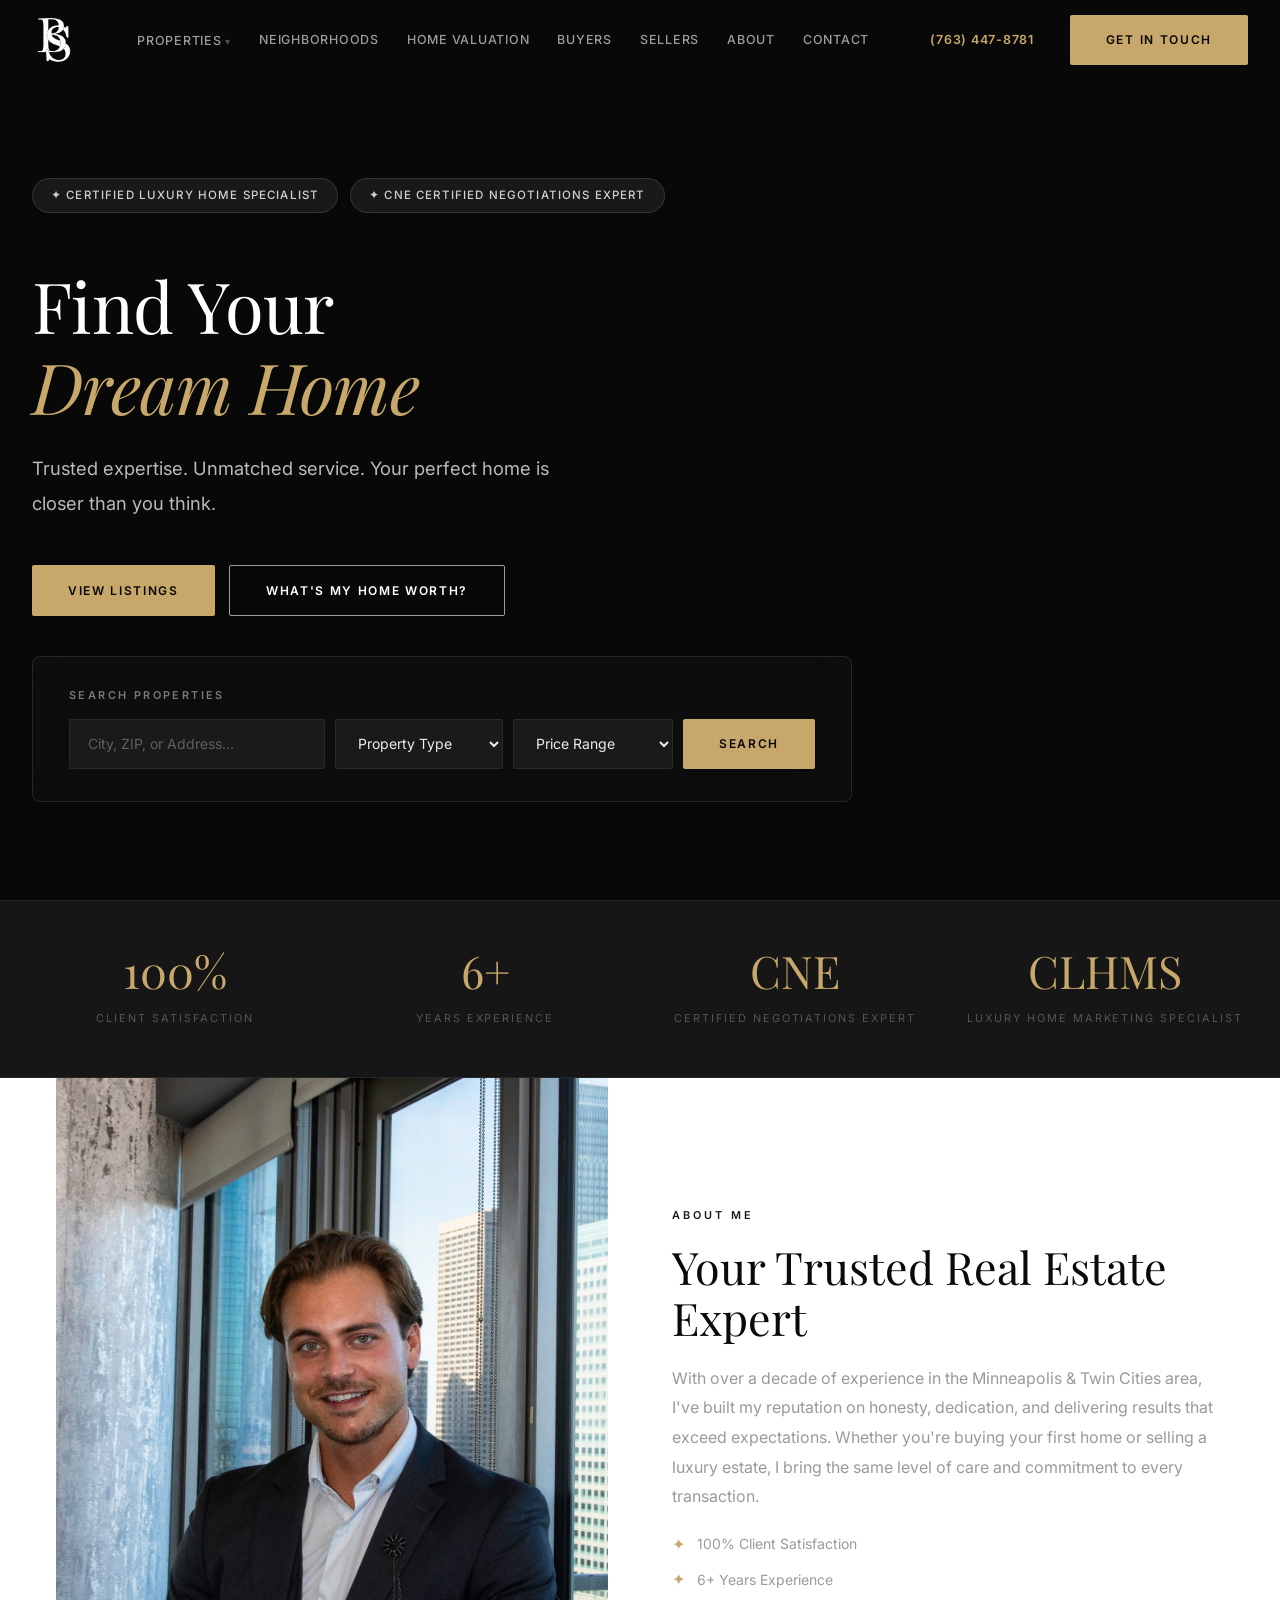
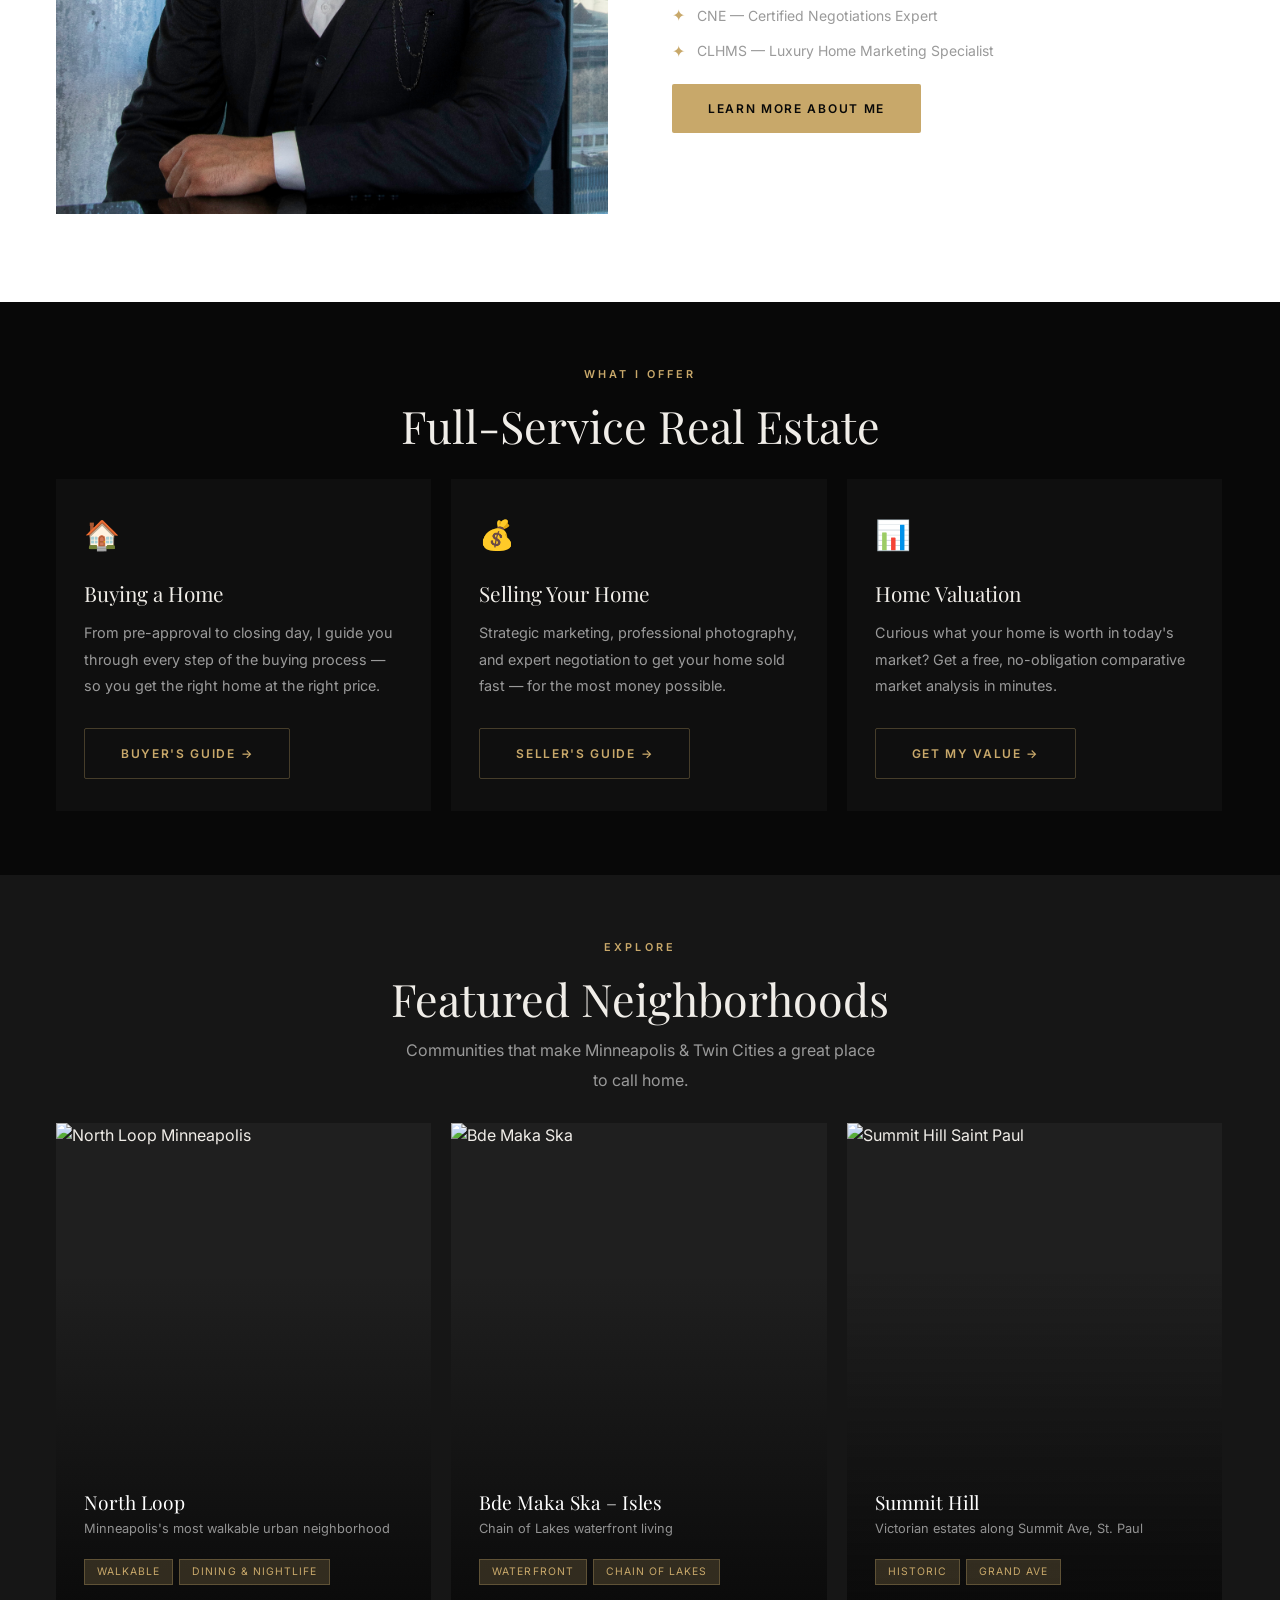
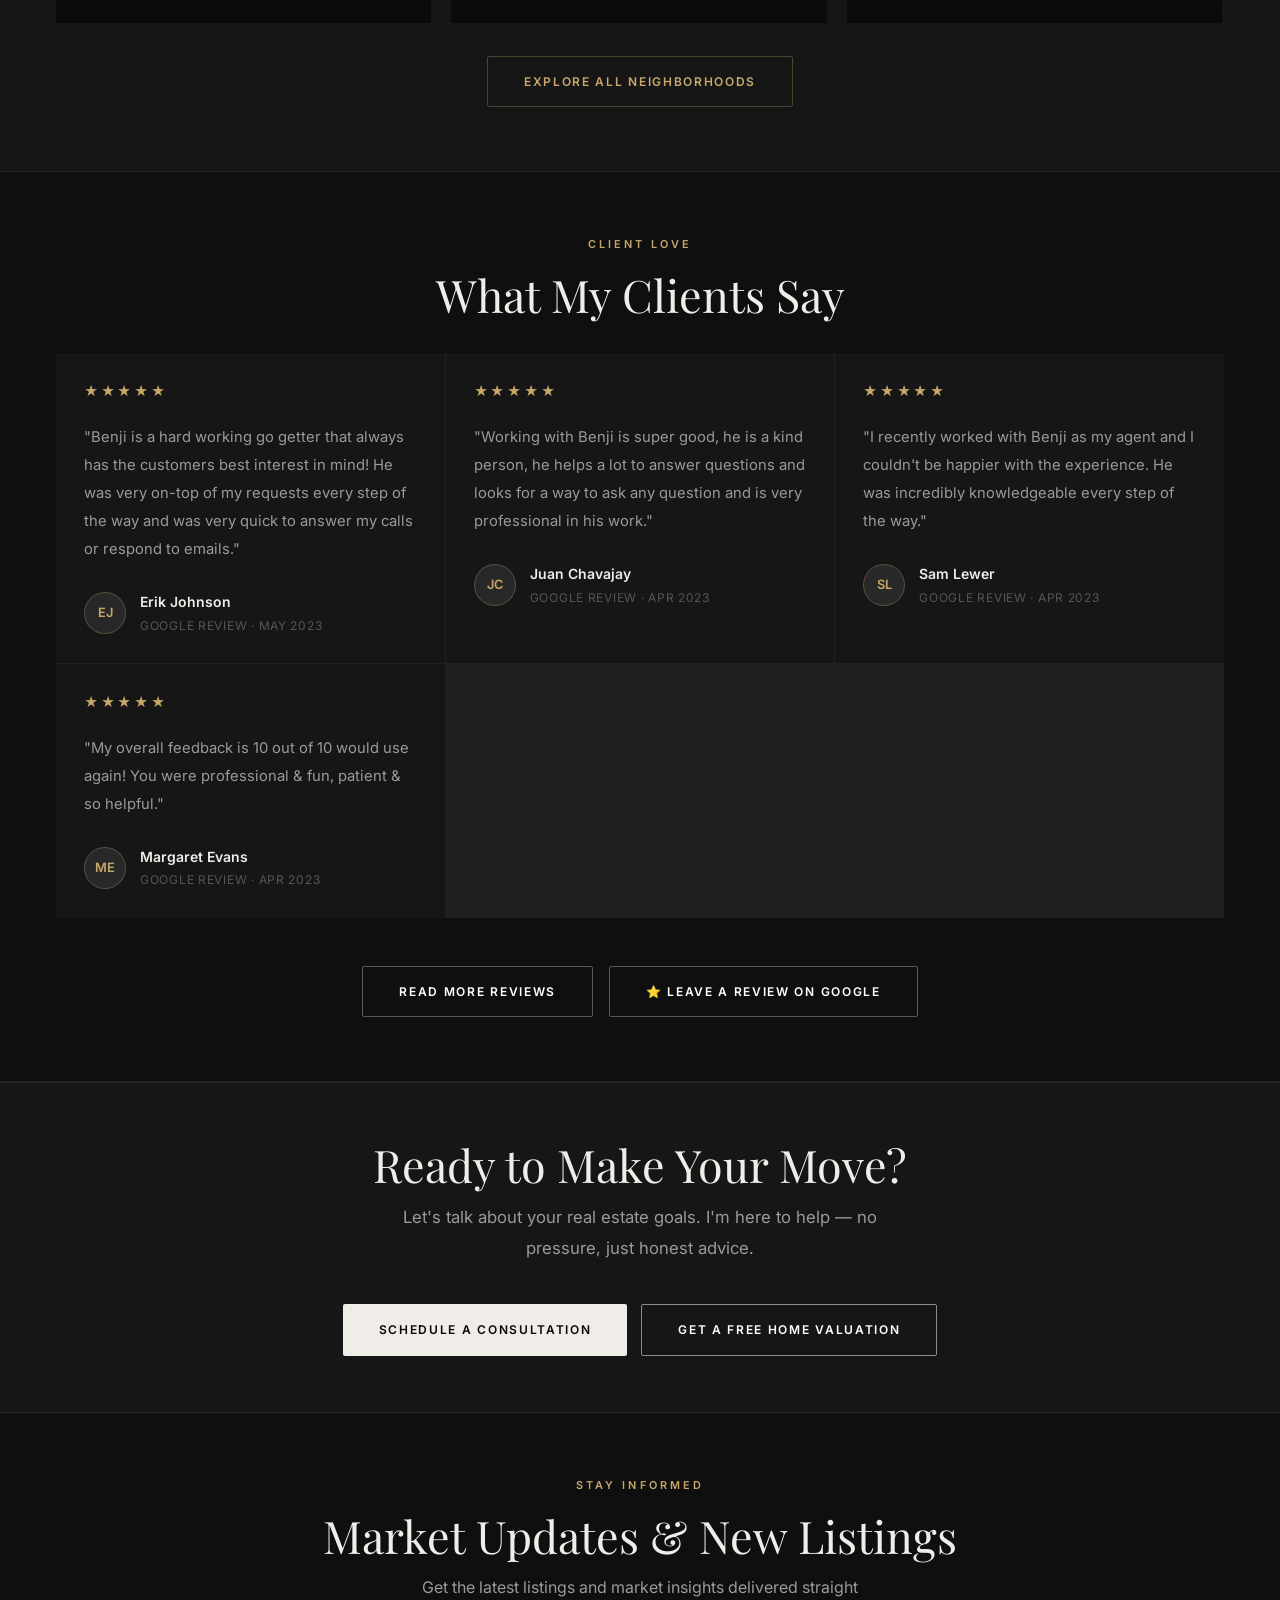
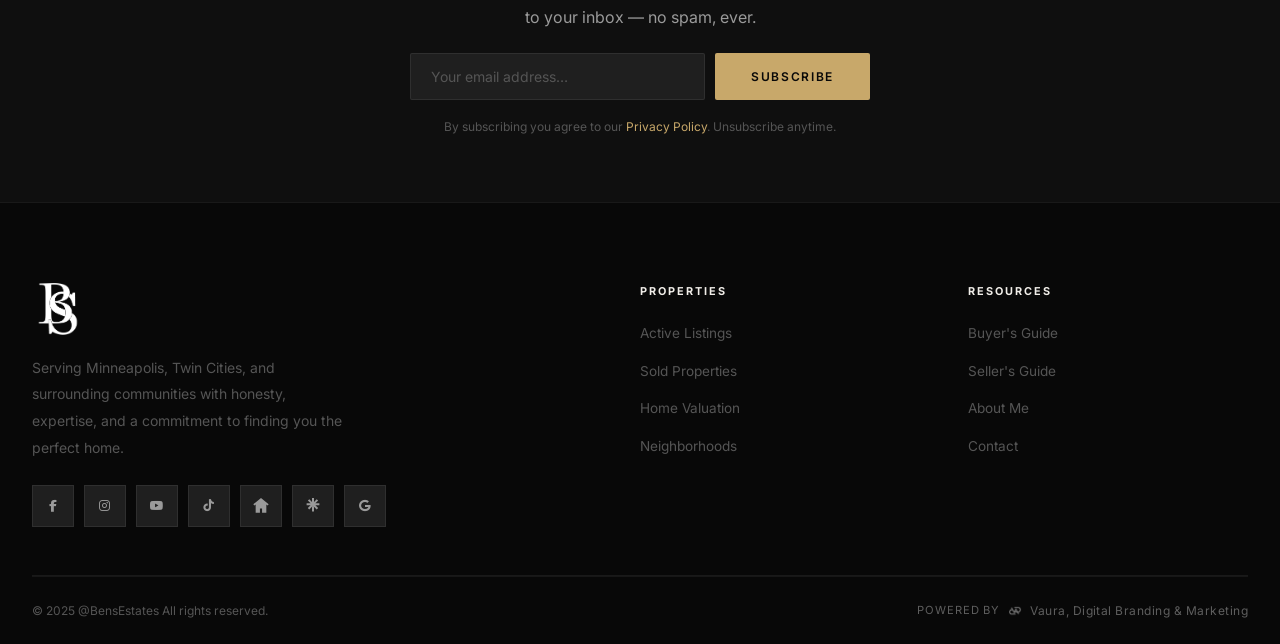
==== commit c097348a: "Update neighborhood photos, add St. Louis Park, fix Kenwood price, trim homepage subhead" ====
--- a/index.html
+++ b/index.html
@@ -167,7 +167,7 @@
     <div class="section-center mb-48">
       <span class="section-label">Explore</span>
       <h2>Featured Neighborhoods</h2>
-      <p style="max-width:480px;margin:12px auto 0;">Discover the communities that make Minneapolis &amp; Twin Cities a great place to call home.</p>
+      <p style="max-width:480px;margin:12px auto 0;">Communities that make Minneapolis &amp; Twin Cities a great place to call home.</p>
     </div>
   </div>
 
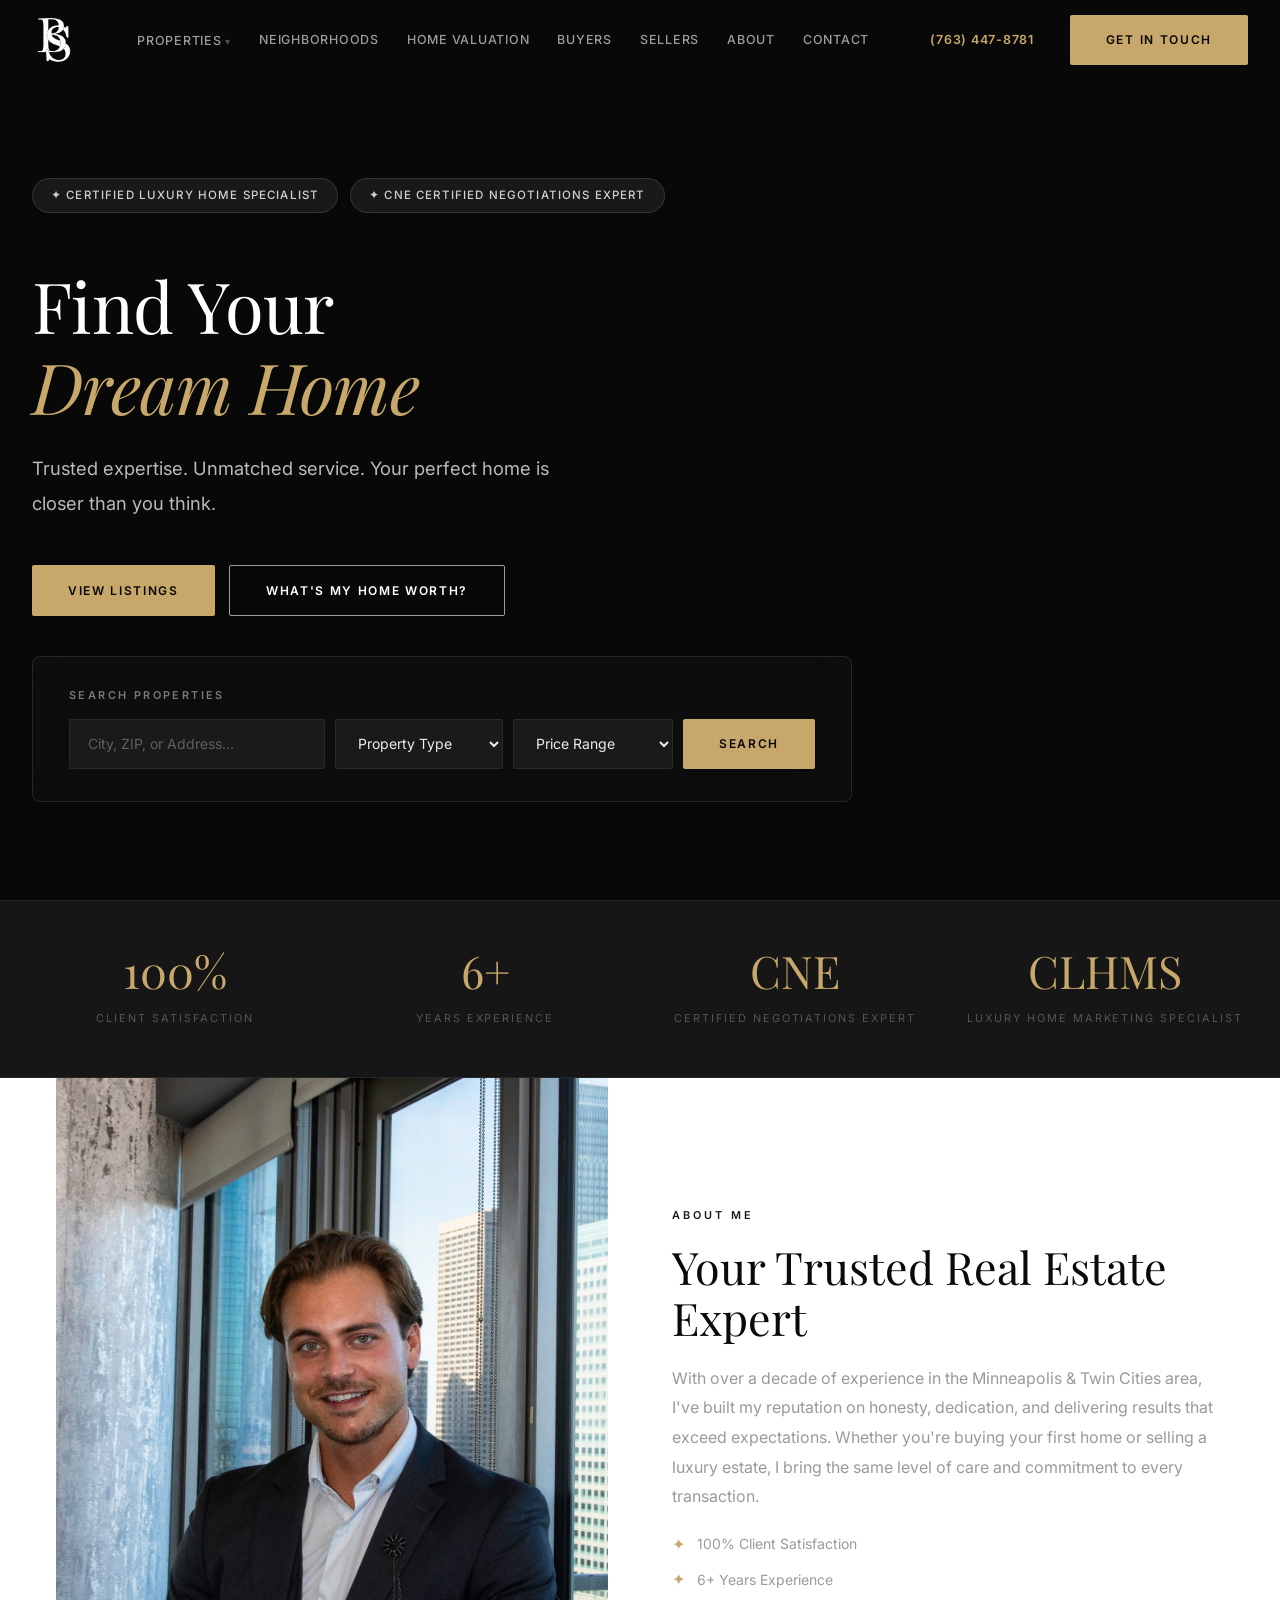
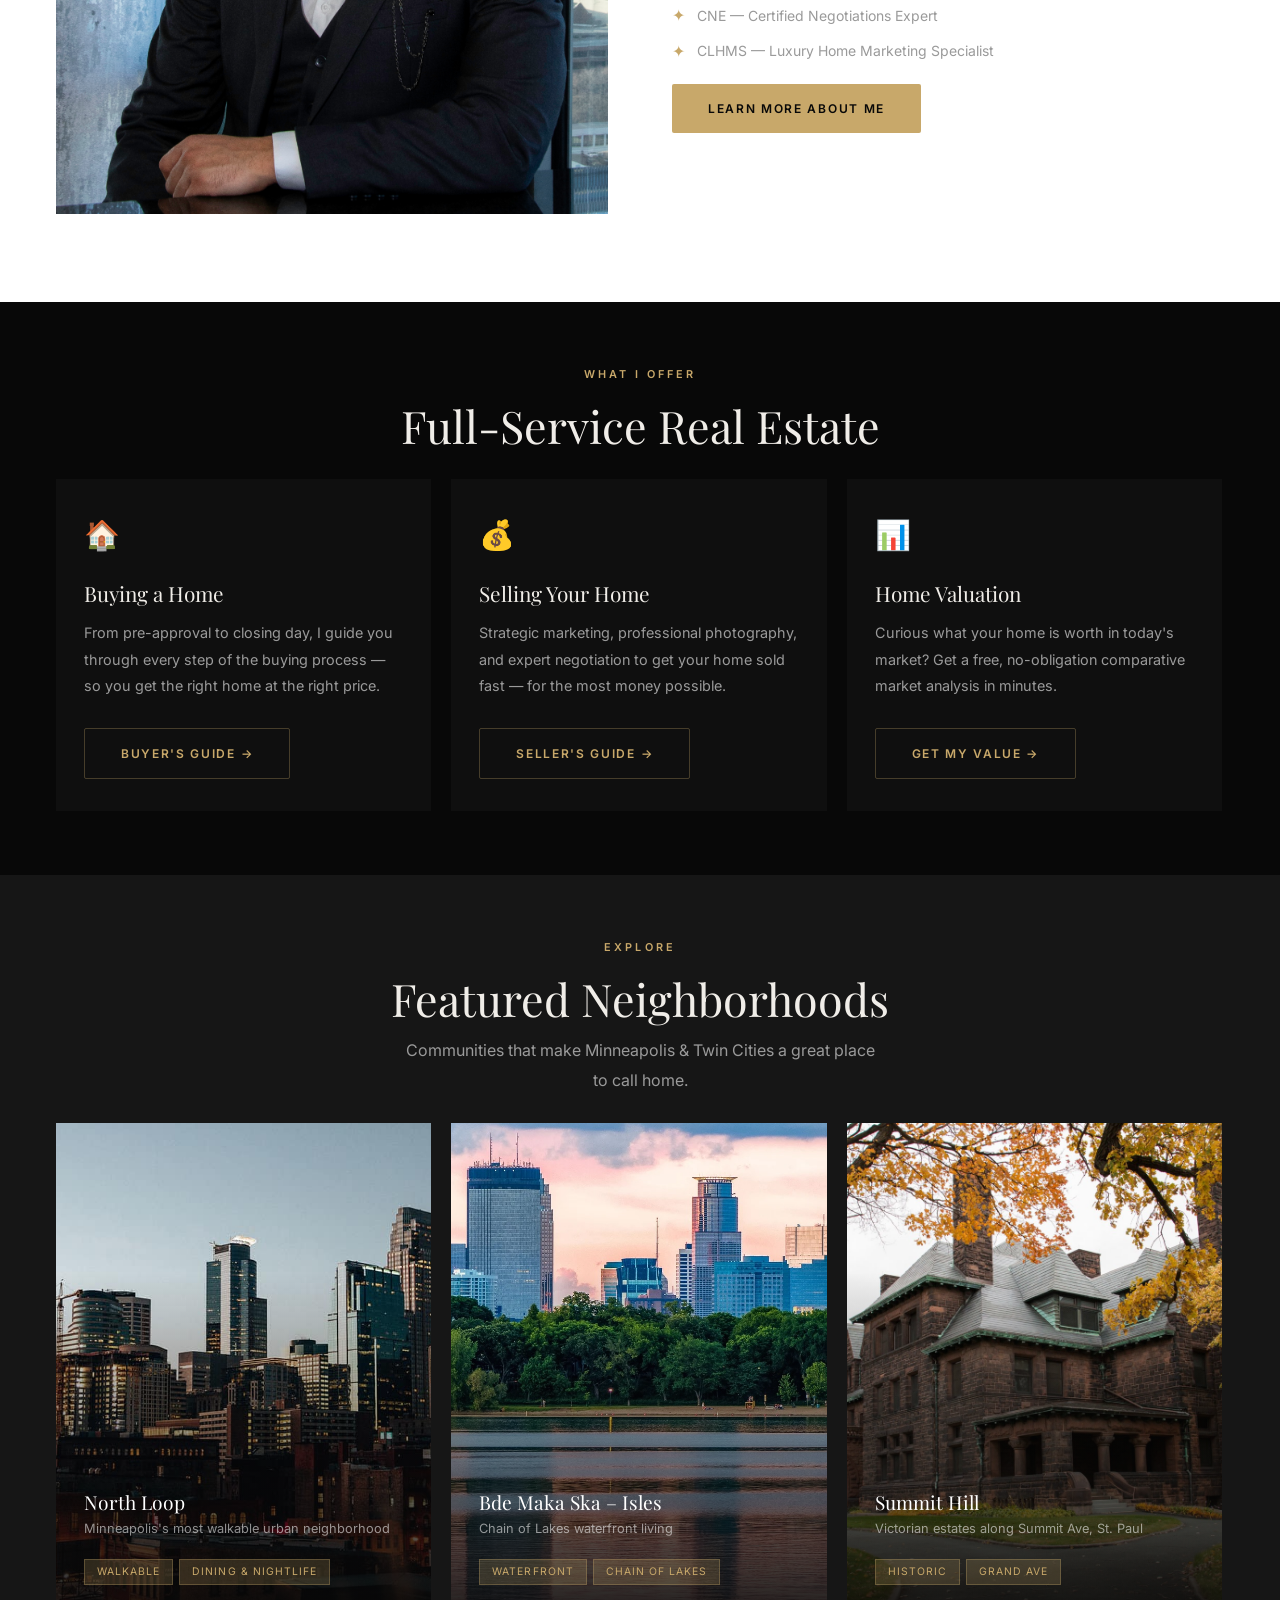
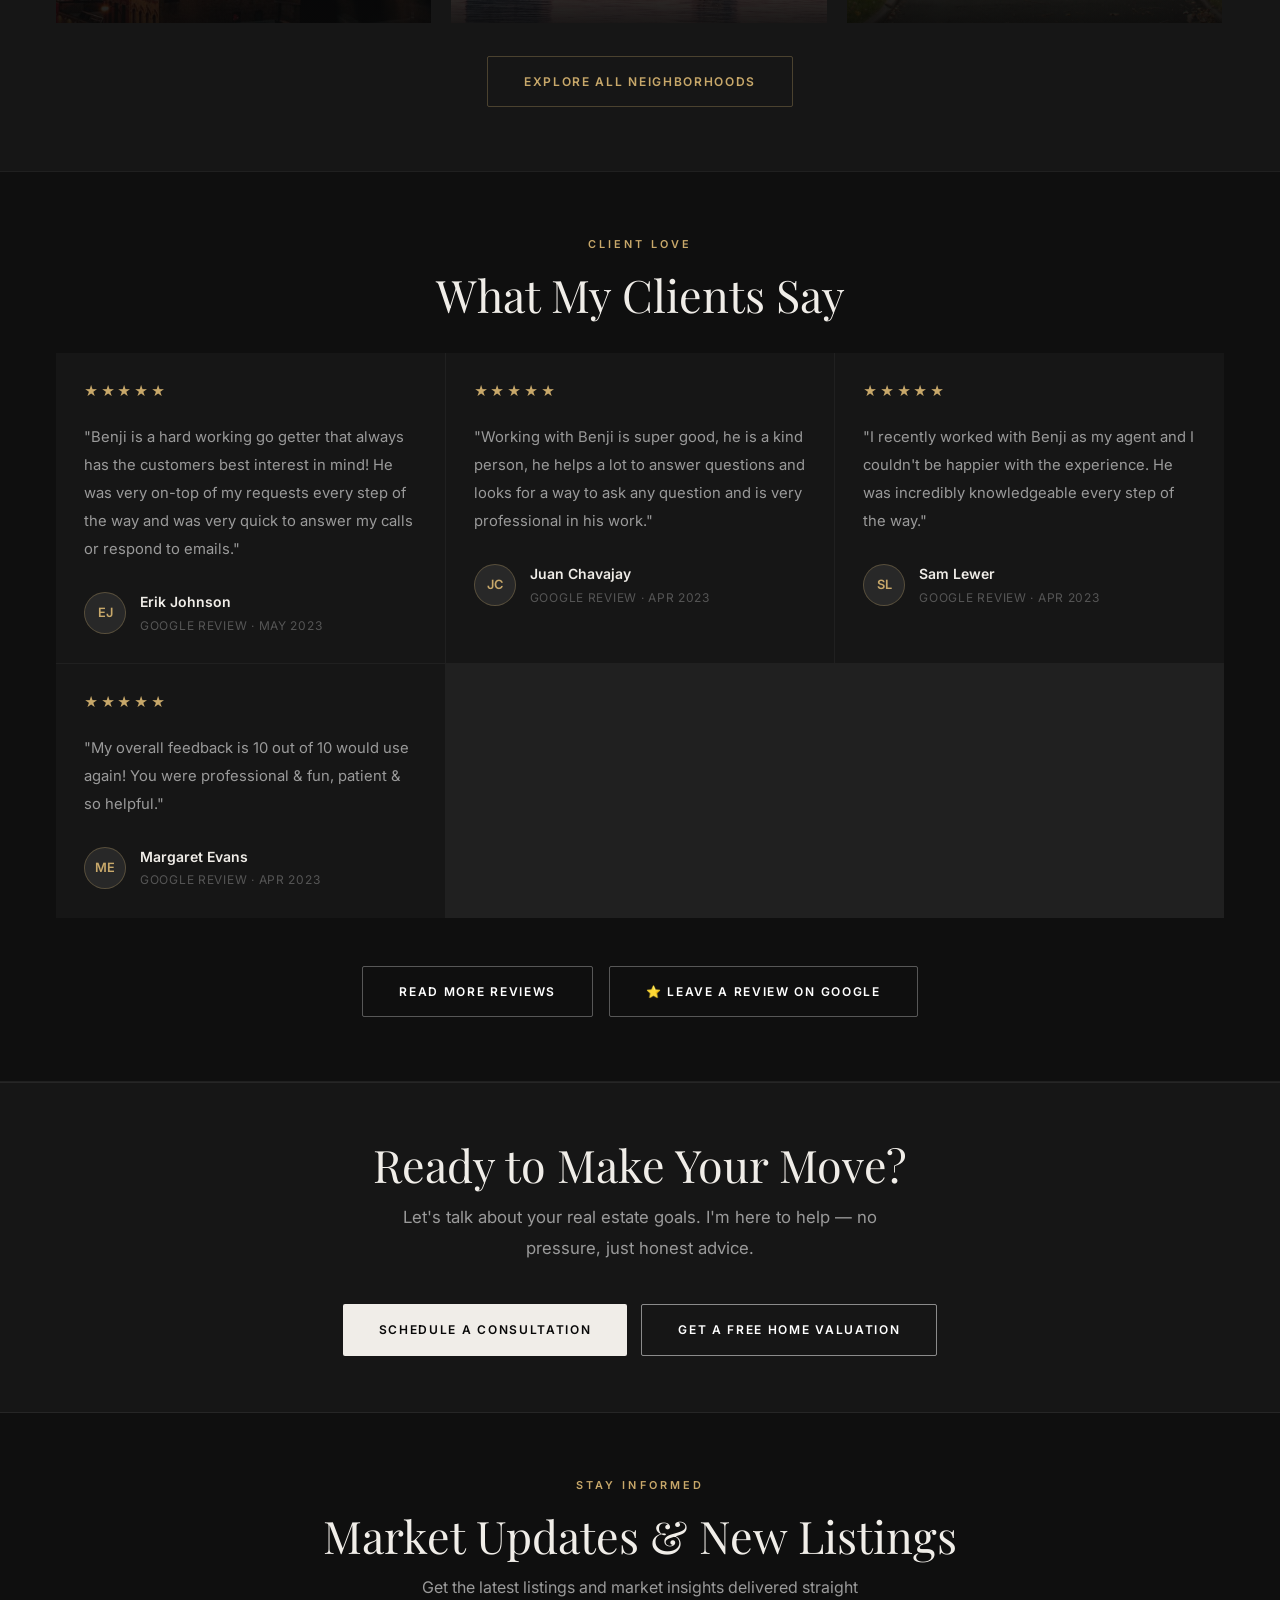
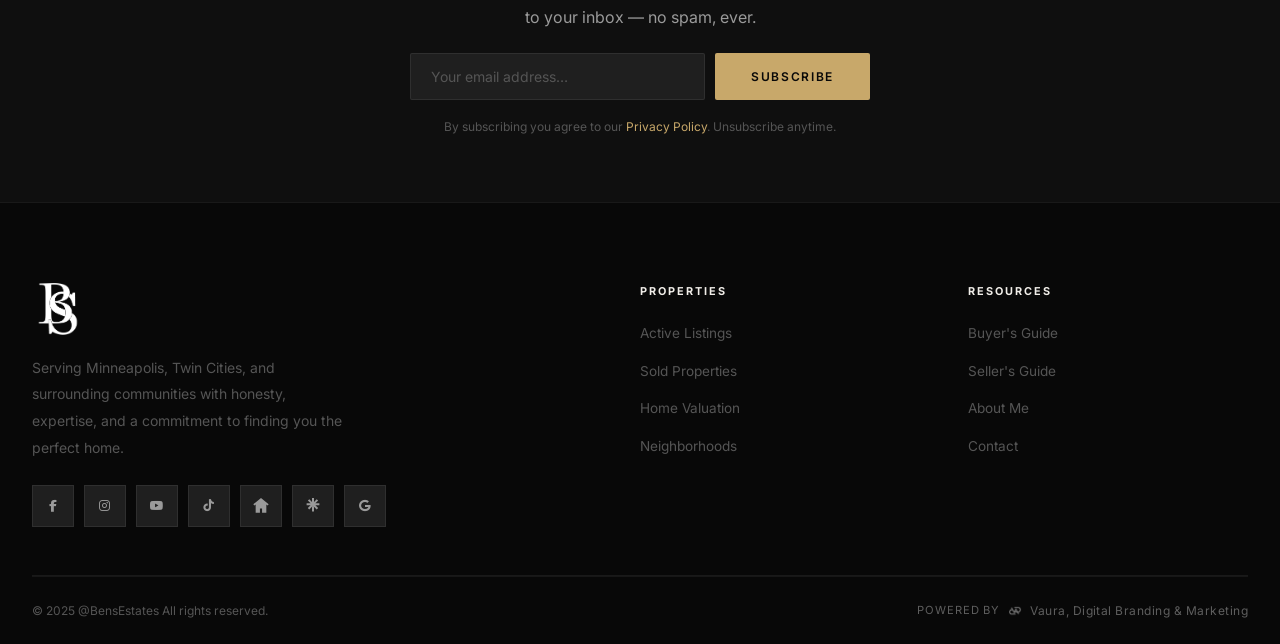
==== commit e9b3dfc6: "Sync homepage carousel photos to local images; add mobile swipe carousel to neighborhoods page" ====
--- a/index.html
+++ b/index.html
@@ -174,7 +174,7 @@
   <div class="carousel-viewport">
     <div class="carousel-track" id="nbhdTrack">
       <a href="neighborhoods.html" class="neighborhood-card carousel-slide nbhd-slide">
-        <img src="https://images.unsplash.com/photo-1555529771-7888783a18d3?w=600&q=70" alt="North Loop Minneapolis" style="width:100%;height:100%;object-fit:cover;position:absolute;inset:0;" loading="lazy" />
+        <img src="images/nbhd-north-loop.jpg" alt="North Loop Minneapolis" style="width:100%;height:100%;object-fit:cover;position:absolute;inset:0;" loading="lazy" />
         <div class="nbhd-bg"></div>
         <div class="nbhd-content">
           <h3>North Loop</h3>
@@ -183,7 +183,7 @@
         </div>
       </a>
       <a href="neighborhoods.html" class="neighborhood-card carousel-slide nbhd-slide">
-        <img src="https://images.unsplash.com/photo-1507525428034-b723cf961d3e?w=600&q=70" alt="Bde Maka Ska" style="width:100%;height:100%;object-fit:cover;position:absolute;inset:0;" loading="lazy" />
+        <img src="images/nbhd-bde-maka-ska.jpg" alt="Bde Maka Ska" style="width:100%;height:100%;object-fit:cover;position:absolute;inset:0;" loading="lazy" />
         <div class="nbhd-bg"></div>
         <div class="nbhd-content">
           <h3>Bde Maka Ska – Isles</h3>
@@ -192,7 +192,7 @@
         </div>
       </a>
       <a href="neighborhoods.html" class="neighborhood-card carousel-slide nbhd-slide">
-        <img src="https://images.unsplash.com/photo-1558618666-fcd25c85cd64?w=600&q=70" alt="Summit Hill Saint Paul" style="width:100%;height:100%;object-fit:cover;position:absolute;inset:0;" loading="lazy" />
+        <img src="images/nbhd-summit-hill.jpg" alt="Summit Hill Saint Paul" style="width:100%;height:100%;object-fit:cover;position:absolute;inset:0;" loading="lazy" />
         <div class="nbhd-bg"></div>
         <div class="nbhd-content">
           <h3>Summit Hill</h3>
@@ -201,7 +201,7 @@
         </div>
       </a>
       <a href="neighborhoods.html" class="neighborhood-card carousel-slide nbhd-slide">
-        <img src="https://images.unsplash.com/photo-1570129477492-45c003edd2be?w=600&q=70" alt="Edina Minnesota" style="width:100%;height:100%;object-fit:cover;position:absolute;inset:0;" loading="lazy" />
+        <img src="images/nbhd-edina.jpg" alt="Edina Minnesota" style="width:100%;height:100%;object-fit:cover;position:absolute;inset:0;" loading="lazy" />
         <div class="nbhd-bg"></div>
         <div class="nbhd-content">
           <h3>Edina</h3>
@@ -210,7 +210,7 @@
         </div>
       </a>
       <a href="neighborhoods.html" class="neighborhood-card carousel-slide nbhd-slide">
-        <img src="https://images.unsplash.com/photo-1499793983690-e29da59ef1c2?w=600&q=70" alt="Wayzata Minnesota" style="width:100%;height:100%;object-fit:cover;position:absolute;inset:0;" loading="lazy" />
+        <img src="images/nbhd-wayzata.jpg" alt="Wayzata Minnesota" style="width:100%;height:100%;object-fit:cover;position:absolute;inset:0;" loading="lazy" />
         <div class="nbhd-bg"></div>
         <div class="nbhd-content">
           <h3>Wayzata</h3>
@@ -219,7 +219,7 @@
         </div>
       </a>
       <a href="neighborhoods.html" class="neighborhood-card carousel-slide nbhd-slide">
-        <img src="https://images.unsplash.com/photo-1568605114967-8130f3a36994?w=600&q=70" alt="Maple Grove Minnesota" style="width:100%;height:100%;object-fit:cover;position:absolute;inset:0;" loading="lazy" />
+        <img src="images/nbhd-maple-grove.jpg" alt="Maple Grove Minnesota" style="width:100%;height:100%;object-fit:cover;position:absolute;inset:0;" loading="lazy" />
         <div class="nbhd-bg"></div>
         <div class="nbhd-content">
           <h3>Maple Grove</h3>
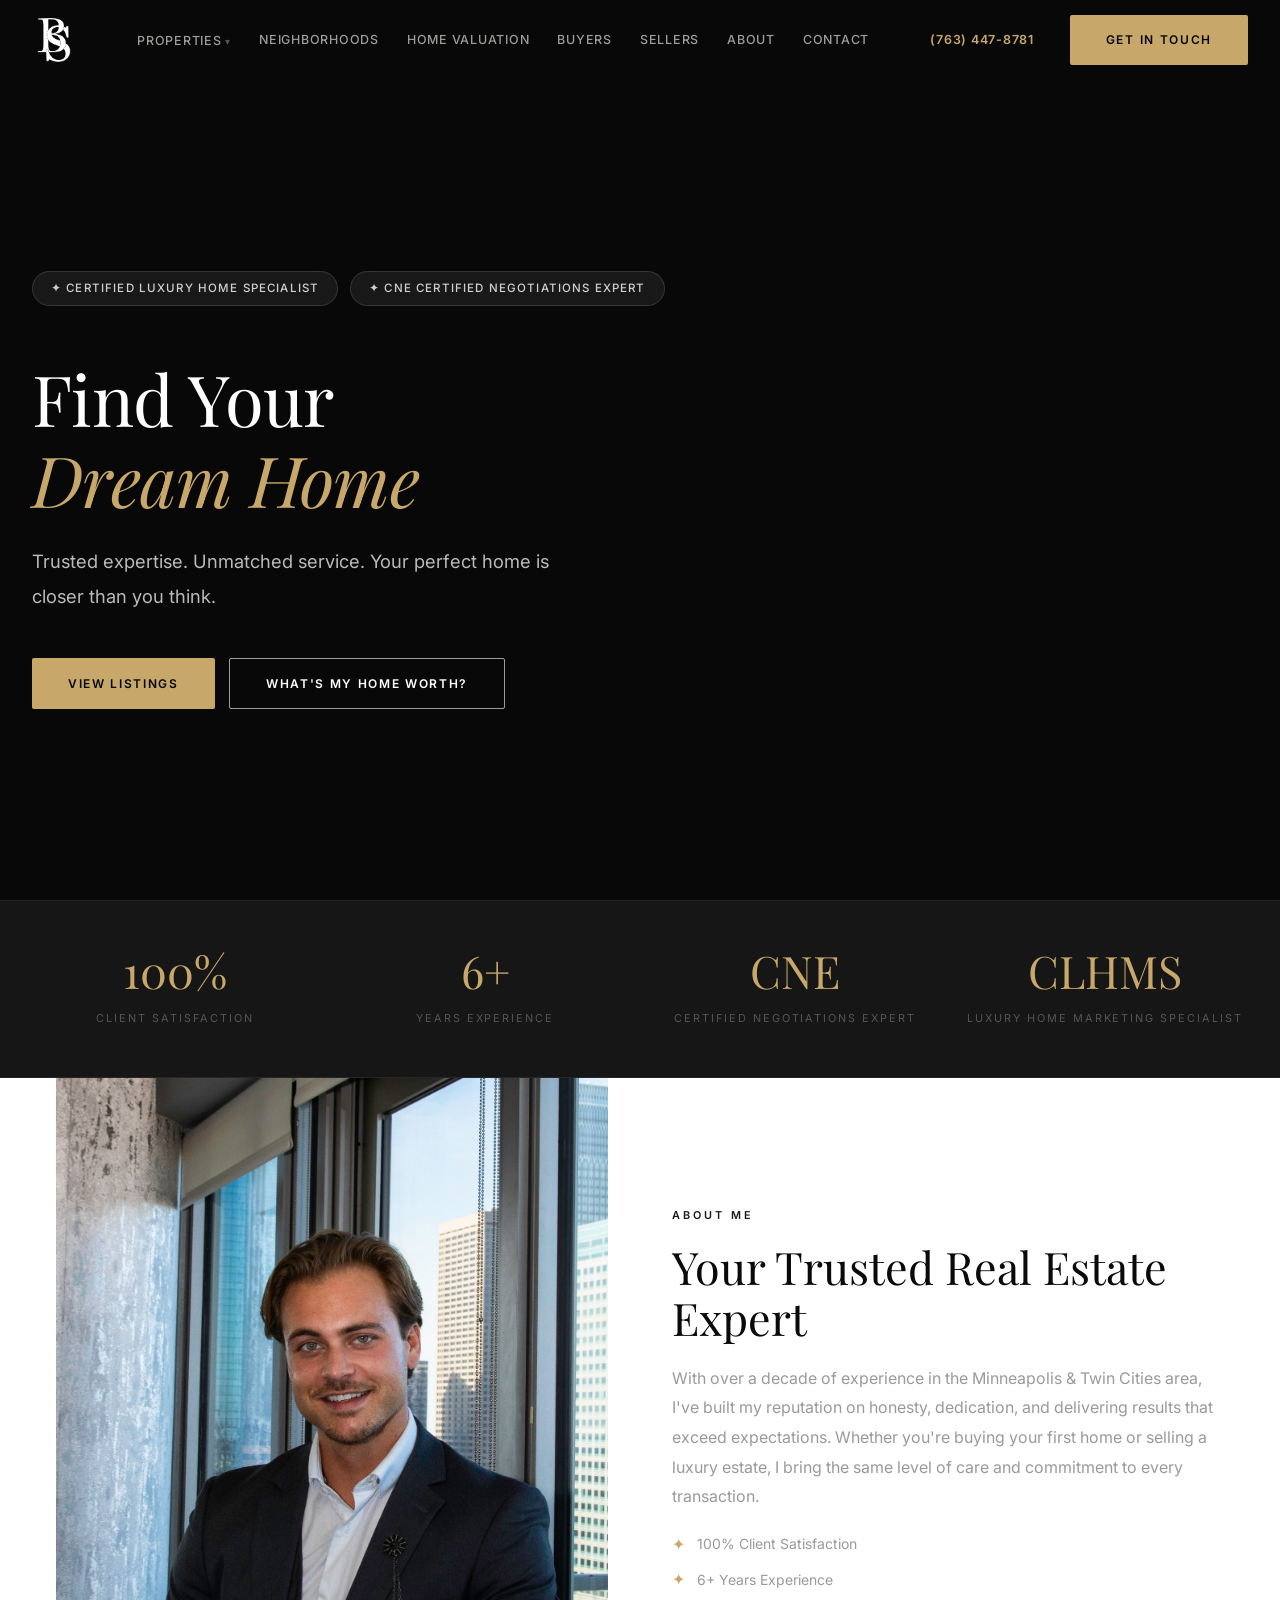
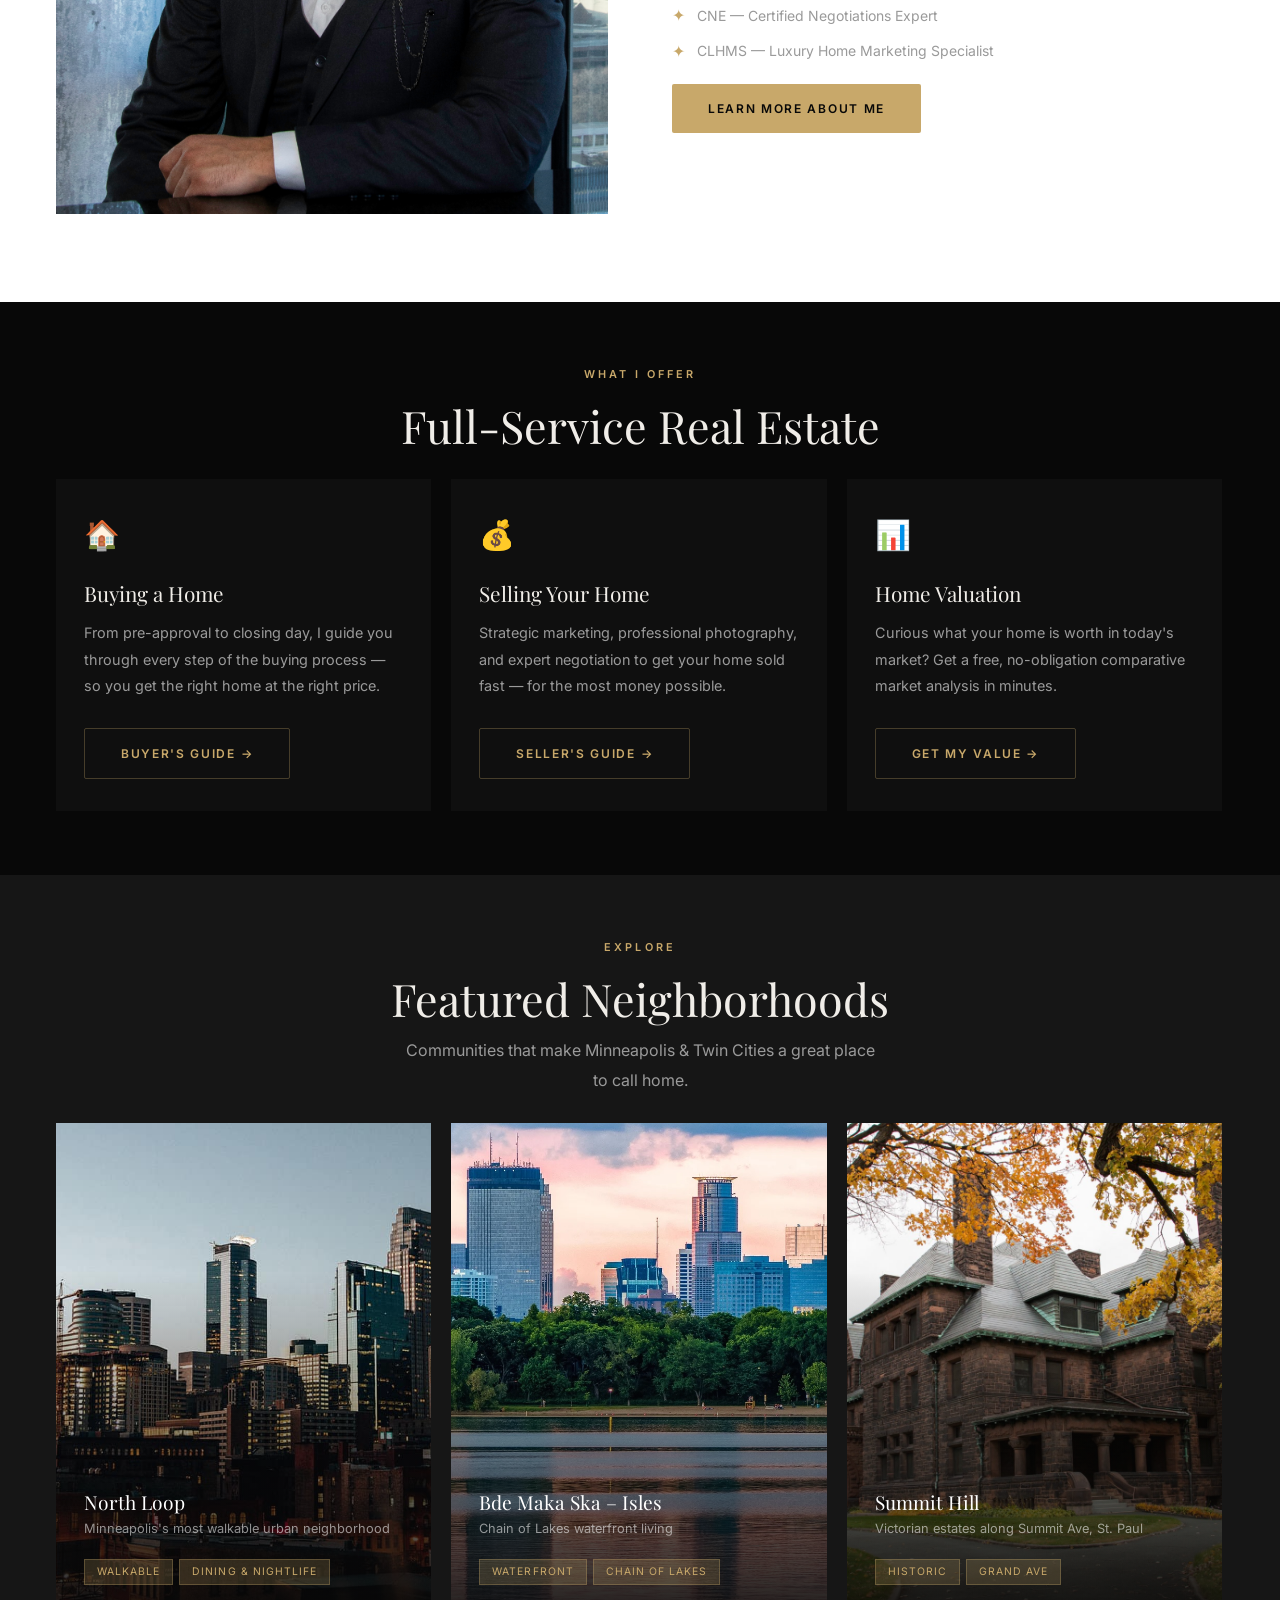
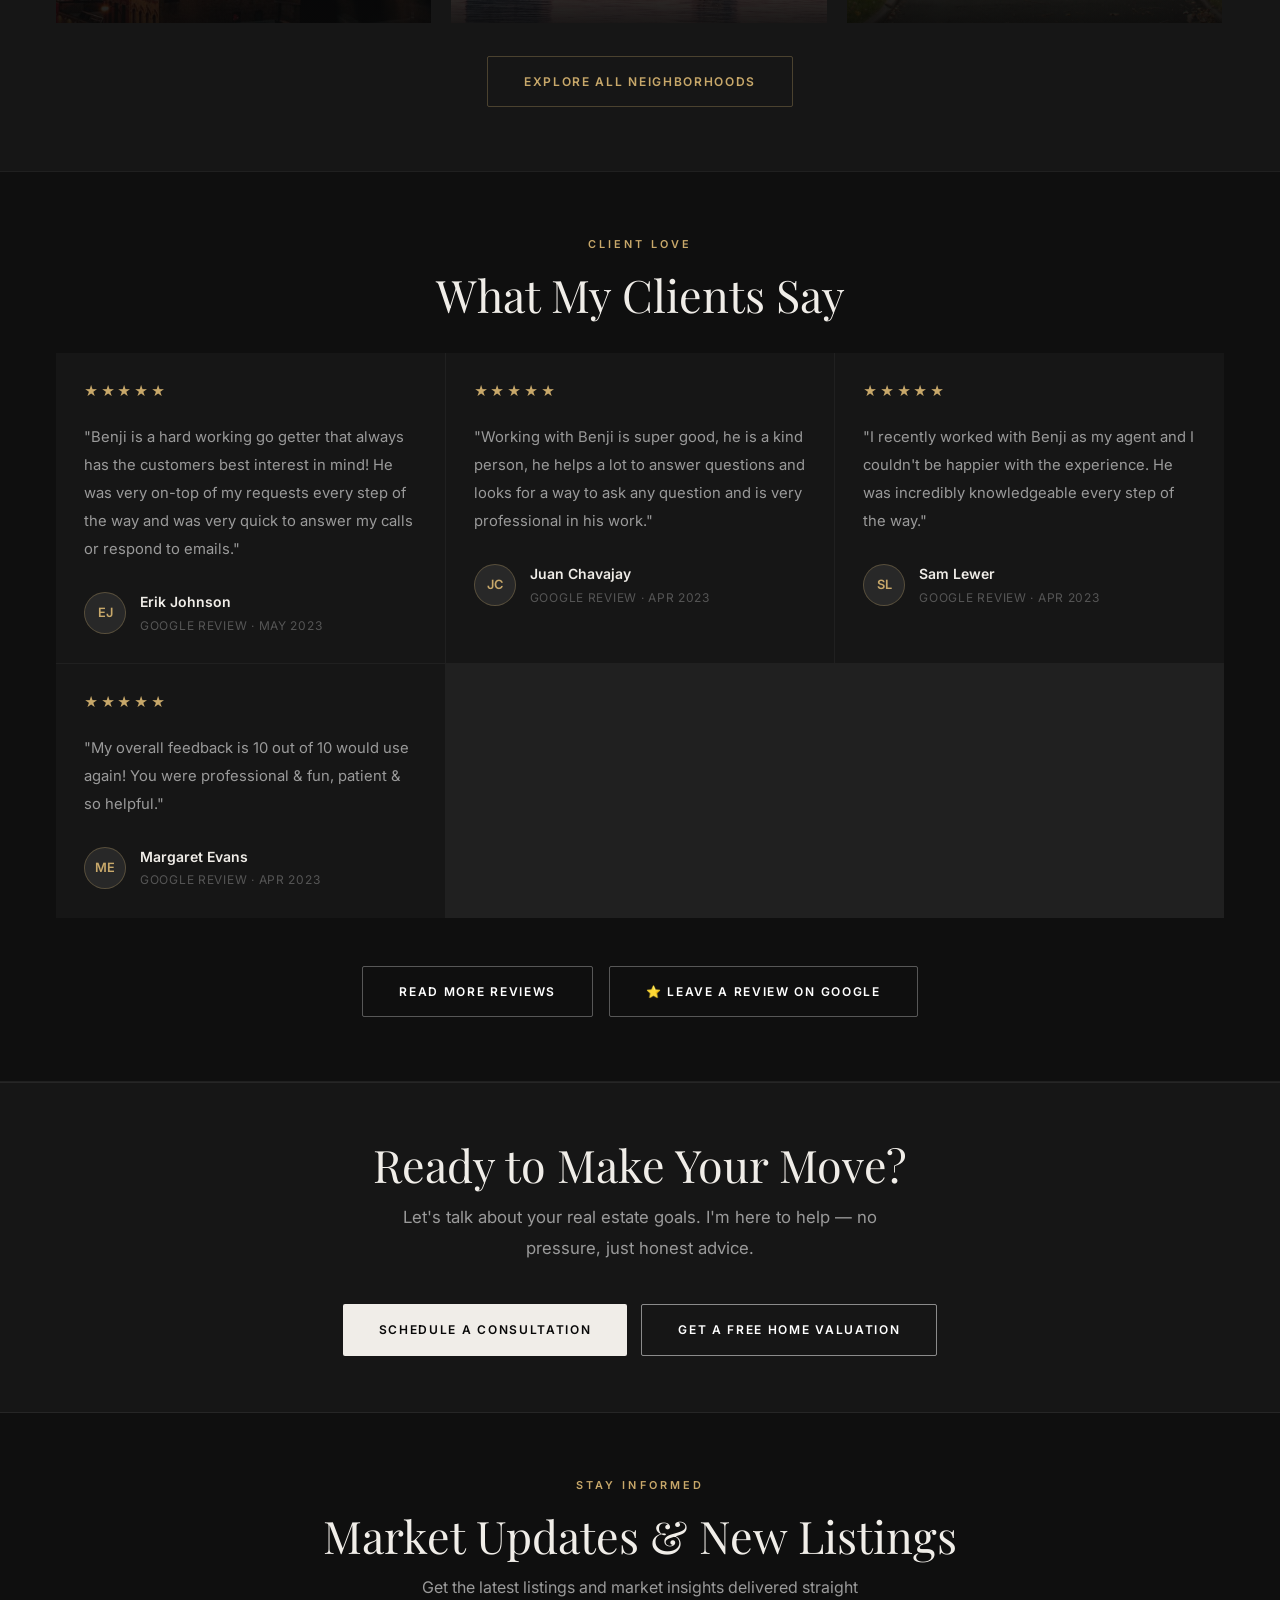
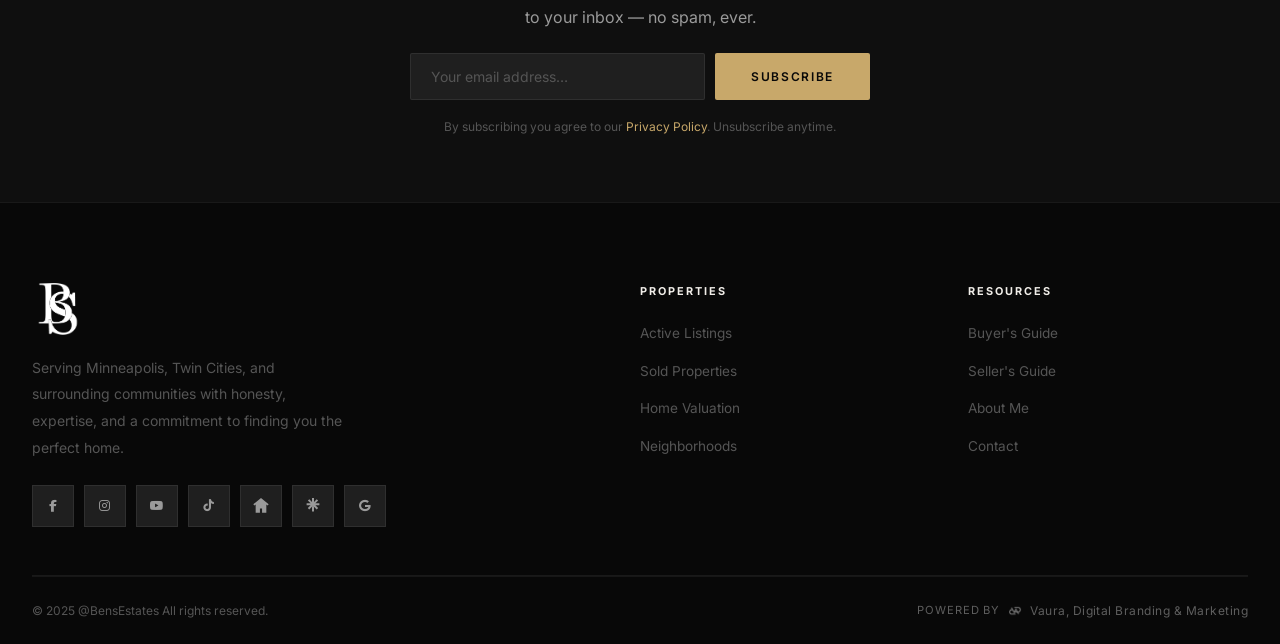
==== commit 5e0c91cb: "Remove search properties widget from homepage hero Co-Authored-By: Claude Sonnet 4.6 <noreply@anthro" ====
--- a/index.html
+++ b/index.html
@@ -70,27 +70,6 @@
       <a href="home-valuation.html" class="btn btn-outline" style="border-color:rgba(255,255,255,0.6);color:white;">What's My Home Worth?</a>
     </div>
 
-    <div class="hero-search">
-      <h4>Search Properties</h4>
-      <div class="search-row">
-        <input class="search-field" type="text" placeholder="City, ZIP, or Address…" />
-        <select class="search-select">
-          <option>Property Type</option>
-          <option>Single Family</option>
-          <option>Condo / Townhome</option>
-          <option>Land</option>
-          <option>Multi-Family</option>
-        </select>
-        <select class="search-select">
-          <option>Price Range</option>
-          <option>Under $300K</option>
-          <option>$300K – $600K</option>
-          <option>$600K – $1M</option>
-          <option>$1M+</option>
-        </select>
-        <a href="properties.html" class="btn btn-primary">Search</a>
-      </div>
-    </div>
   </div>
 </section>
 
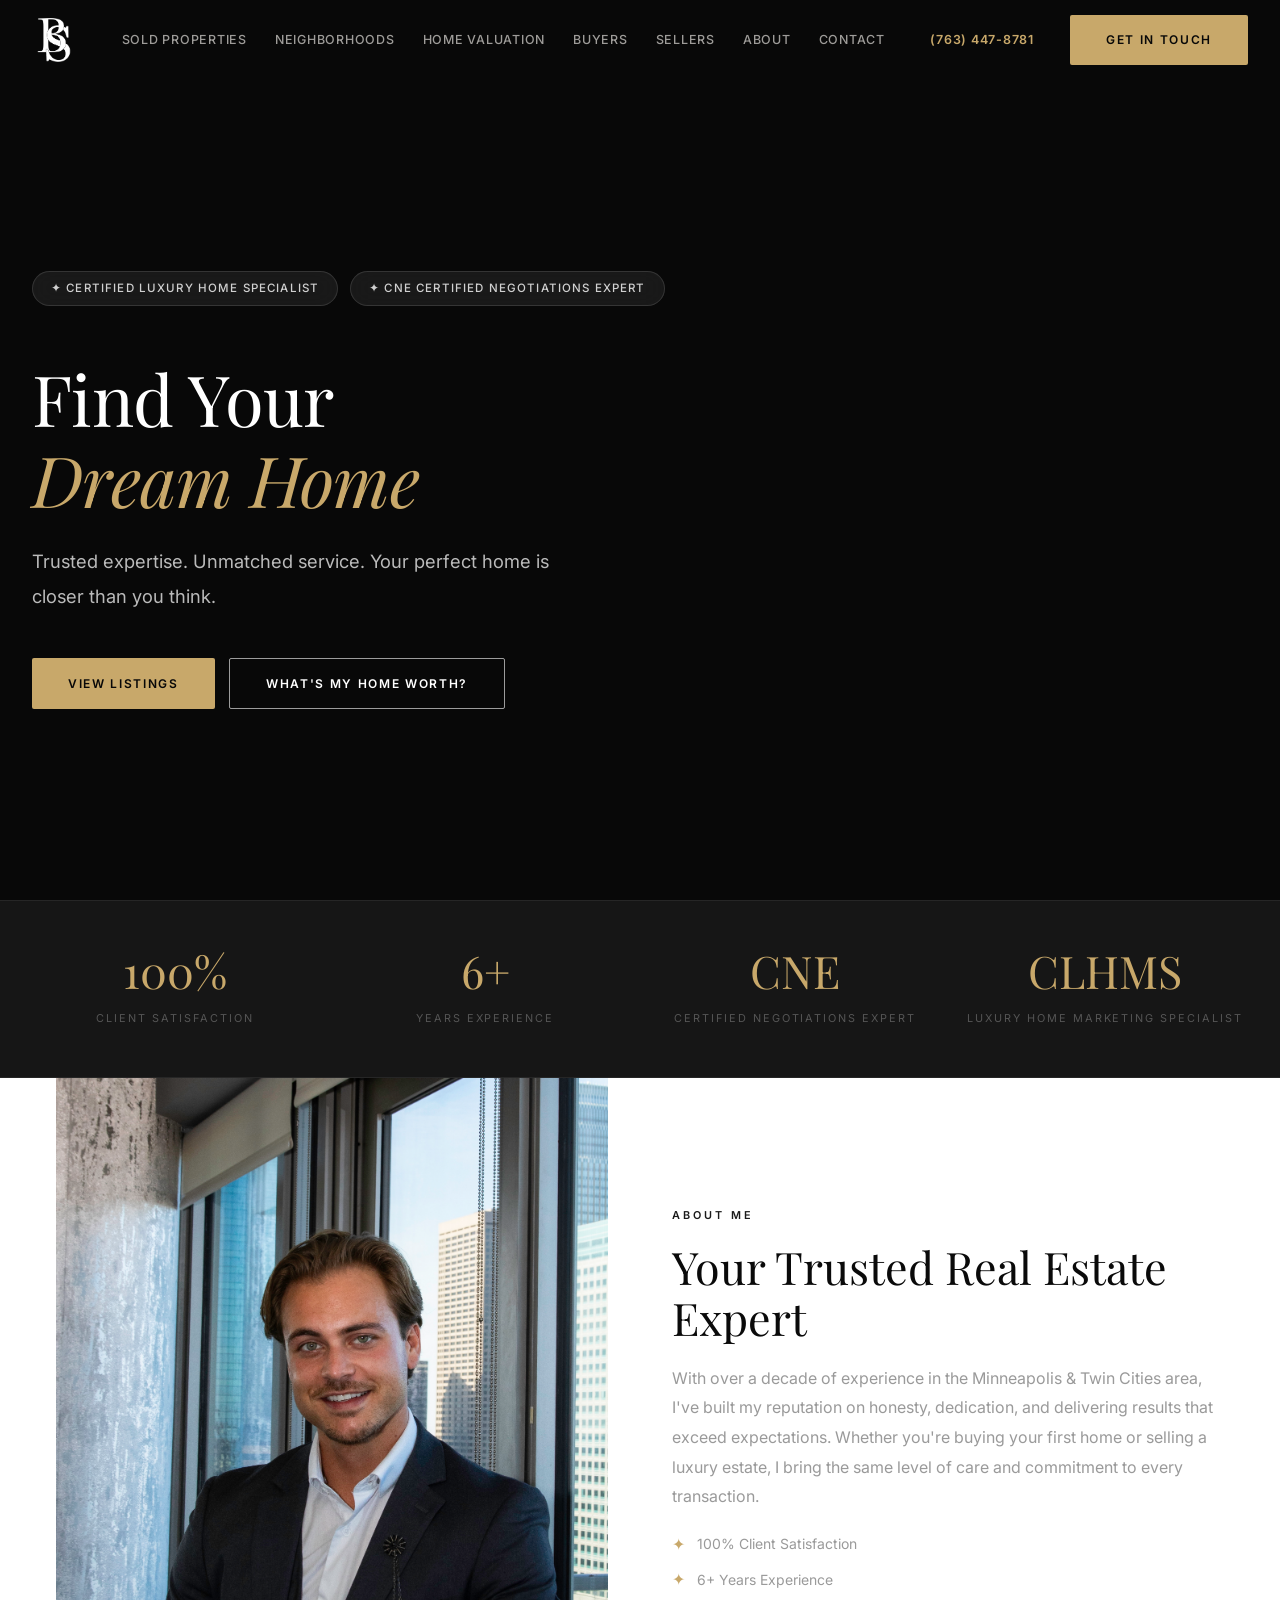
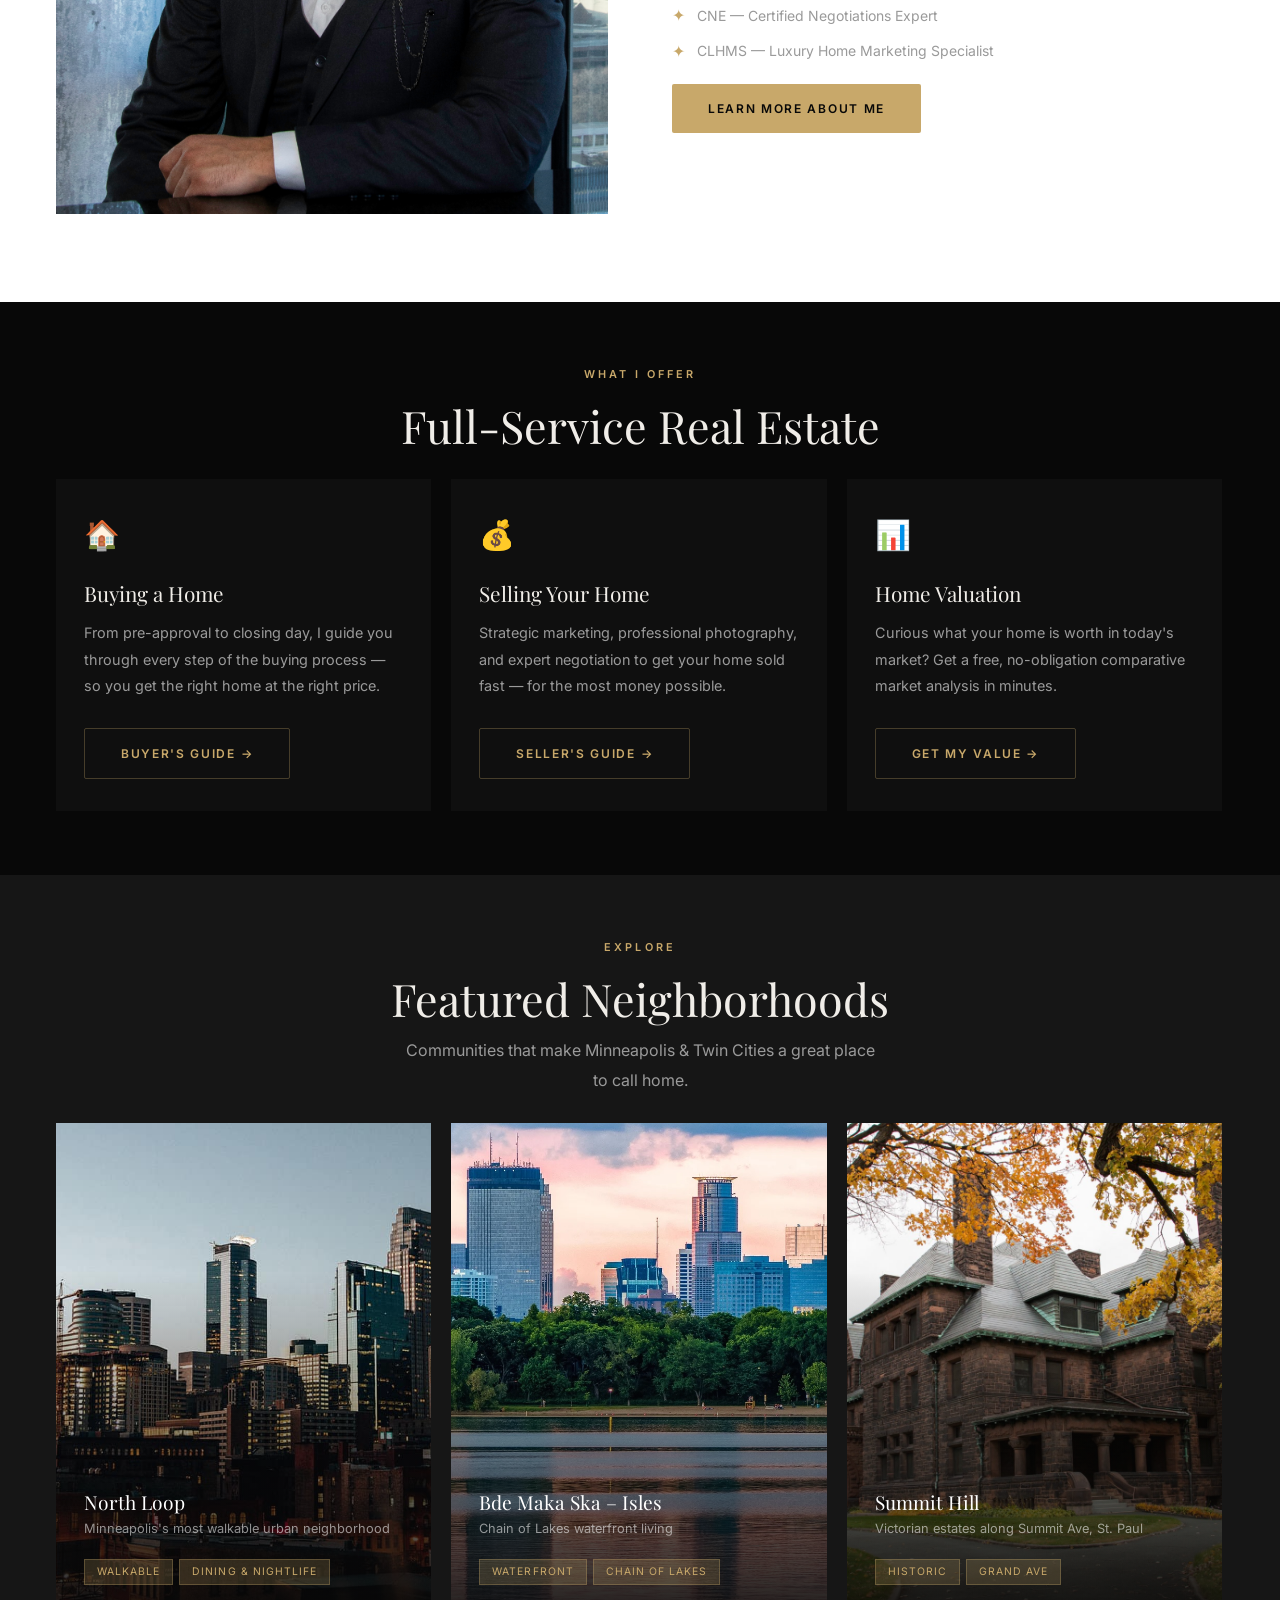
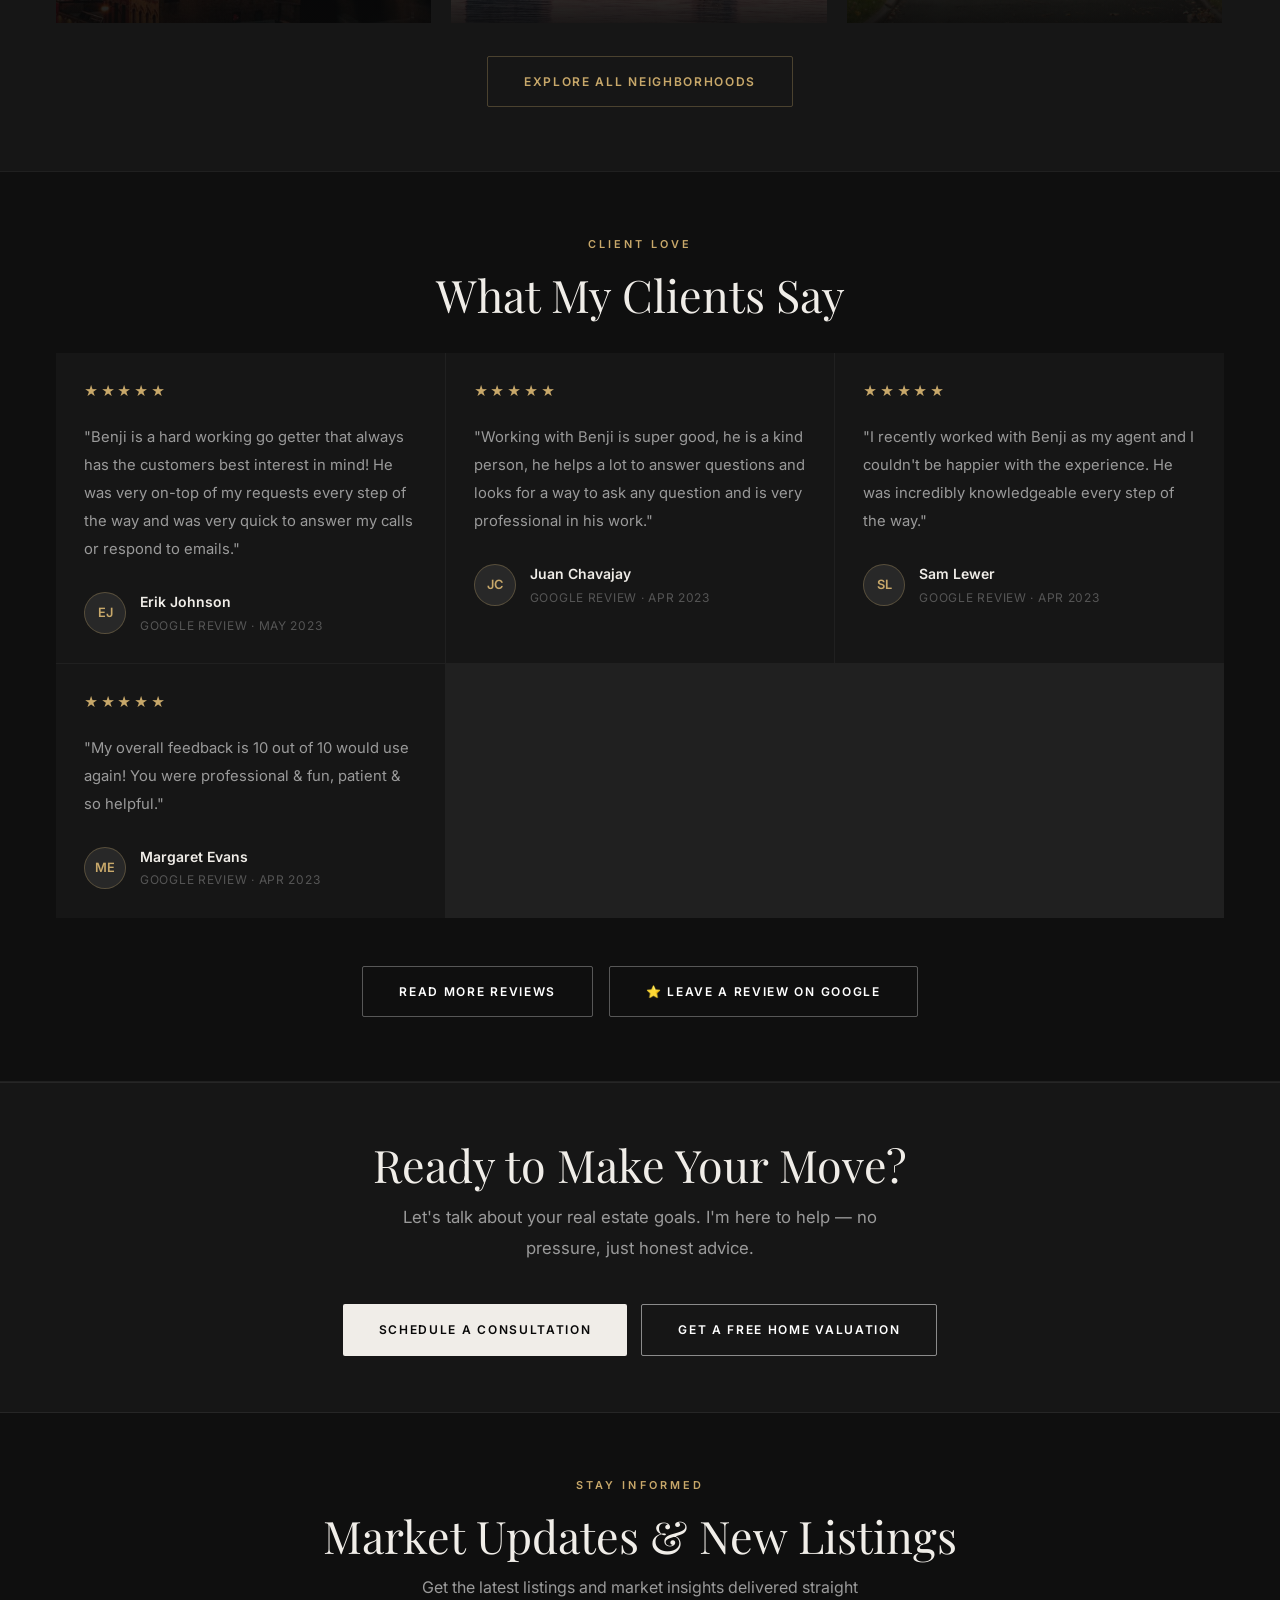
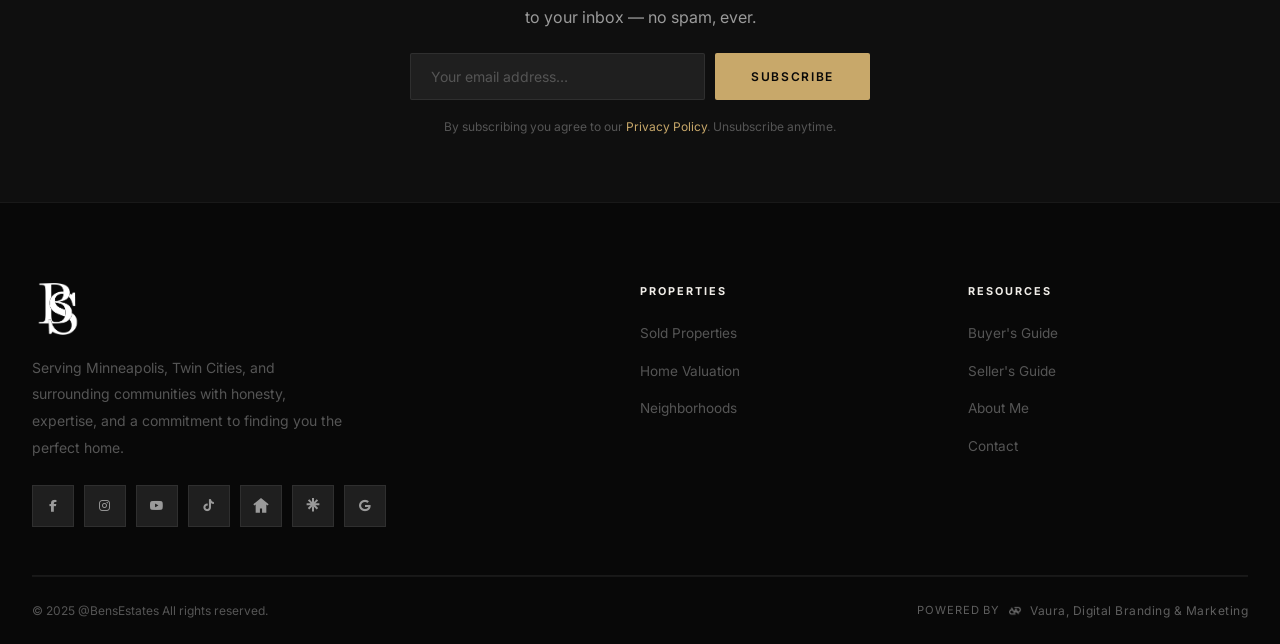
==== commit 41eef7f9: "Remove Active Listings from nav/footer, redirect View Listings to sold page Co-Authored-By: Claude S" ====
--- a/index.html
+++ b/index.html
@@ -3,7 +3,7 @@
 <head>
   <meta charset="UTF-8" />
   <meta name="viewport" content="width=device-width, initial-scale=1.0" />
-  <title>@BensEstates | Luxury Homes</title>
+  <title>@BensEstates | MN Real Estate</title>
   <link rel="icon" type="image/png" href="images/logo-bs-white.png" />
   <link rel="preconnect" href="https://fonts.googleapis.com" />
   <link href="https://fonts.googleapis.com/css2?family=Playfair+Display:wght@400;600;700&family=Inter:wght@400;500;600;700&display=swap" rel="stylesheet" />
@@ -17,13 +17,7 @@
   <div class="nav-inner">
     <a href="index.html" class="nav-logo"><img src="images/logo-bs-white.png" alt="Ben's Estates" class="logo-img" style="height:44px;width:auto;" /></a>
     <nav class="nav-links">
-      <div class="nav-dropdown">
-        <a href="properties.html">Properties</a>
-        <div class="dropdown-menu">
-          <a href="properties.html">Active Listings</a>
-          <a href="sold.html">Sold Properties</a>
-        </div>
-      </div>
+      <a href="sold.html">Sold Properties</a>
       <a href="neighborhoods.html">Neighborhoods</a>
       <a href="home-valuation.html">Home Valuation</a>
       <a href="buyers.html">Buyers</a>
@@ -43,7 +37,6 @@
 
 <!-- Mobile Nav -->
 <div class="mobile-nav" id="mobileNav">
-  <a href="properties.html">Active Listings</a>
   <a href="sold.html">Sold Properties</a>
   <a href="neighborhoods.html">Neighborhoods</a>
   <a href="home-valuation.html">Home Valuation</a>
@@ -66,7 +59,7 @@
     <h1>Find Your<br /><em>Dream Home</em></h1>
     <p>Trusted expertise. Unmatched service. Your perfect home is closer than you think.</p>
     <div class="hero-actions">
-      <a href="properties.html" class="btn btn-primary">View Listings</a>
+      <a href="sold.html" class="btn btn-primary">View Listings</a>
       <a href="home-valuation.html" class="btn btn-outline" style="border-color:rgba(255,255,255,0.6);color:white;">What's My Home Worth?</a>
     </div>
 
@@ -320,7 +313,6 @@
     <div class="footer-col">
       <h5>Properties</h5>
       <ul>
-        <li><a href="properties.html">Active Listings</a></li>
         <li><a href="sold.html">Sold Properties</a></li>
         <li><a href="home-valuation.html">Home Valuation</a></li>
         <li><a href="neighborhoods.html">Neighborhoods</a></li>
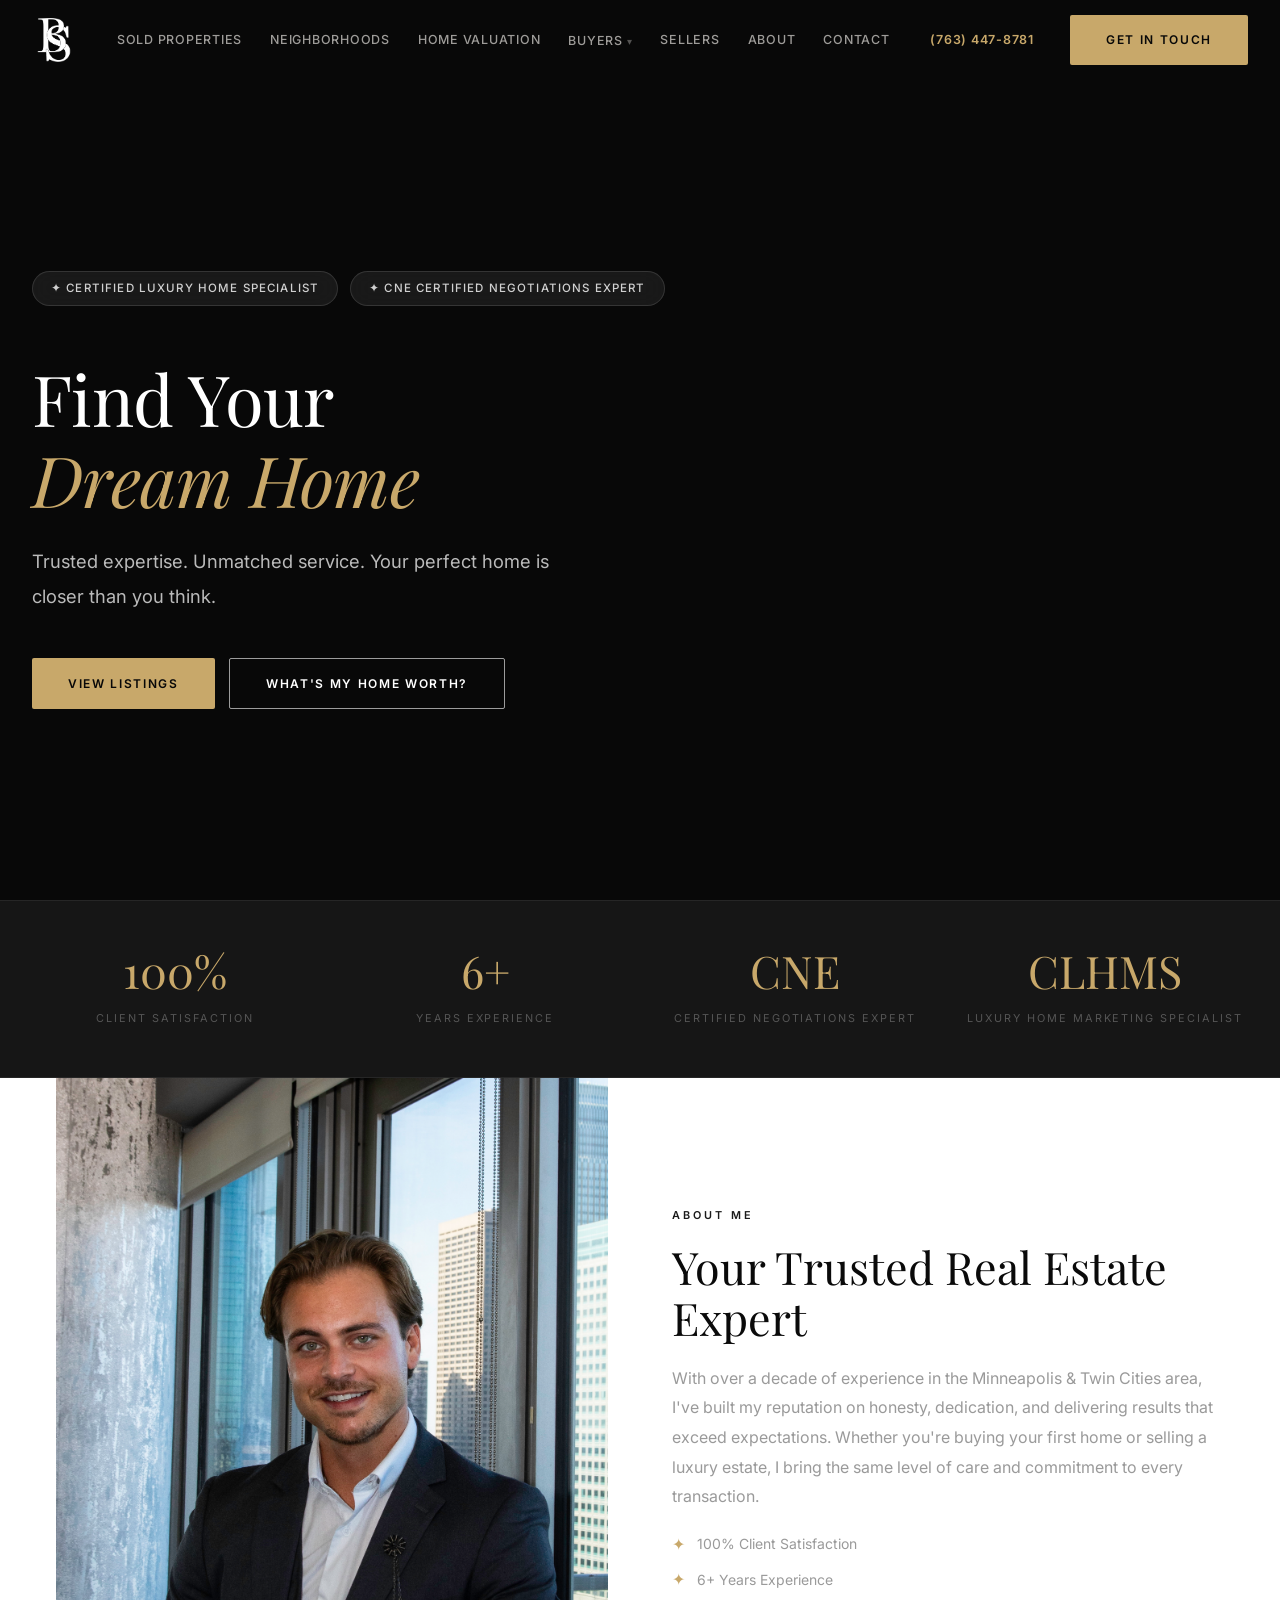
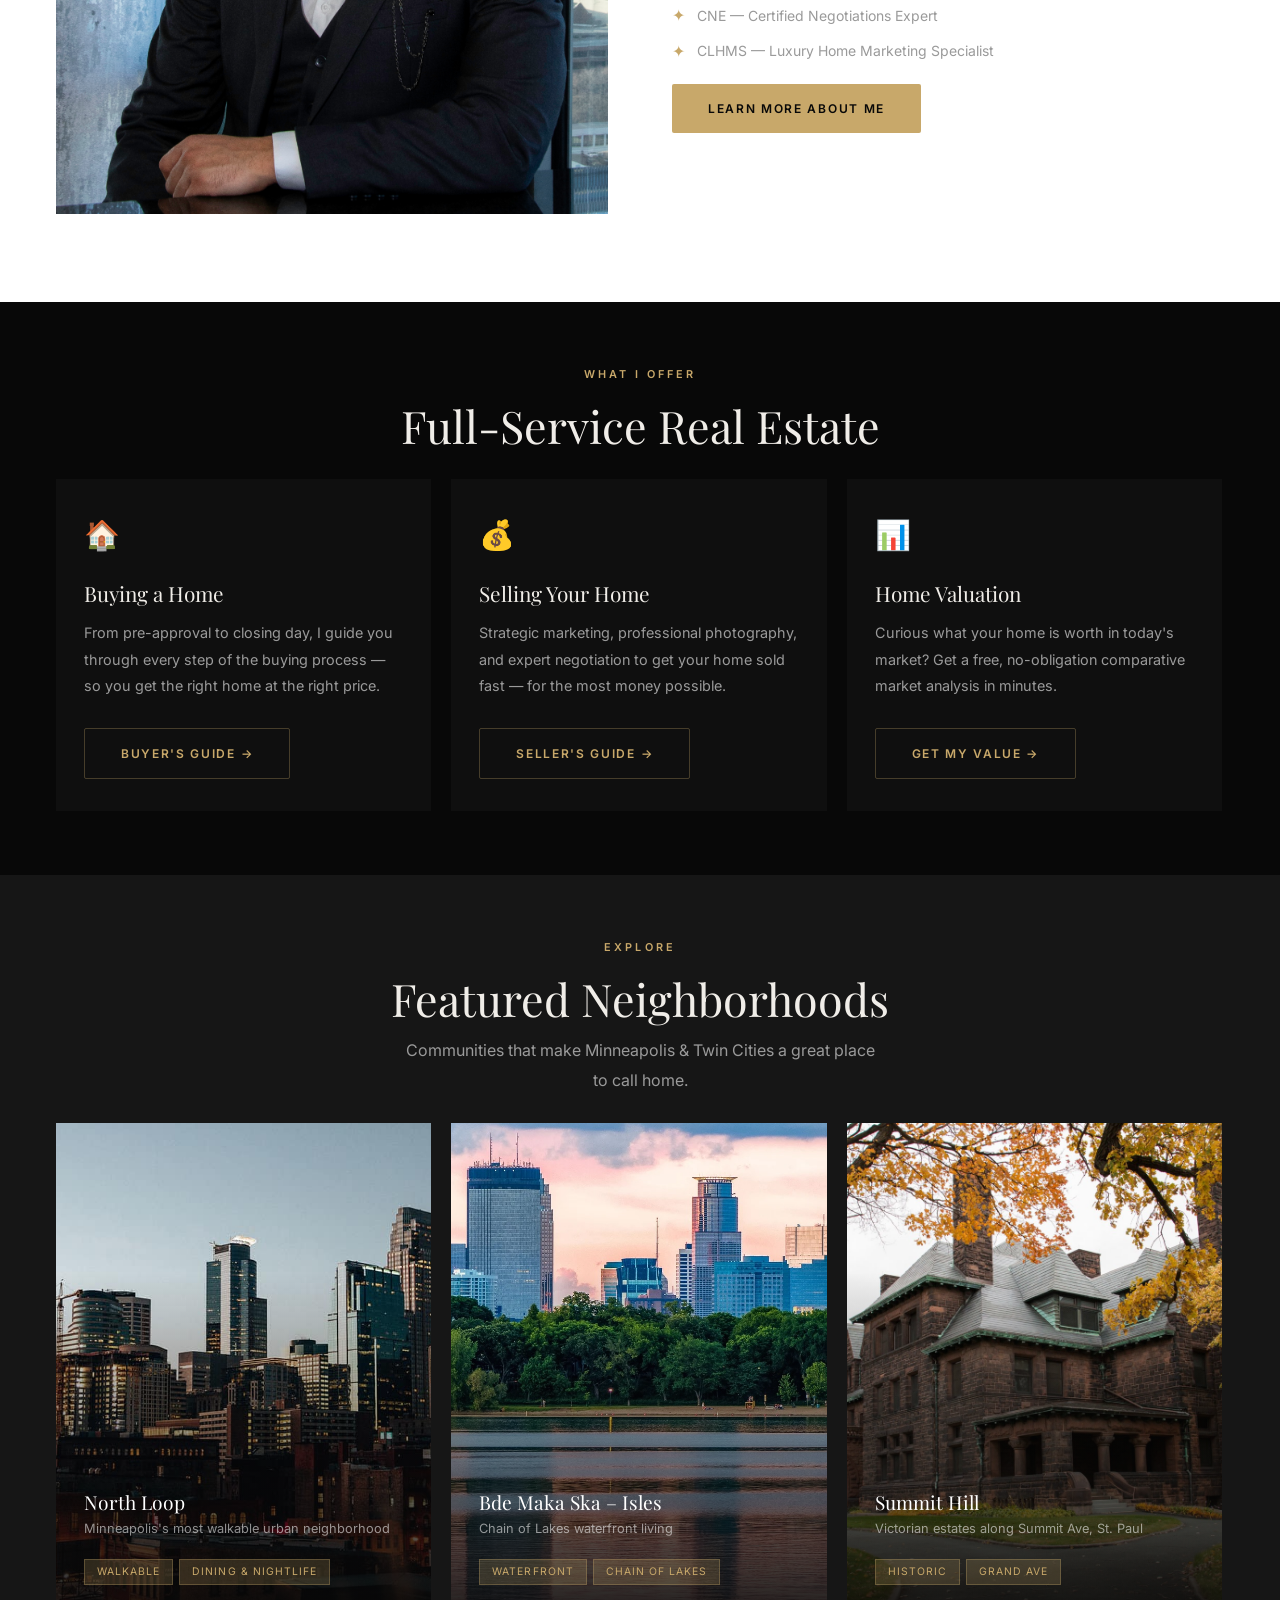
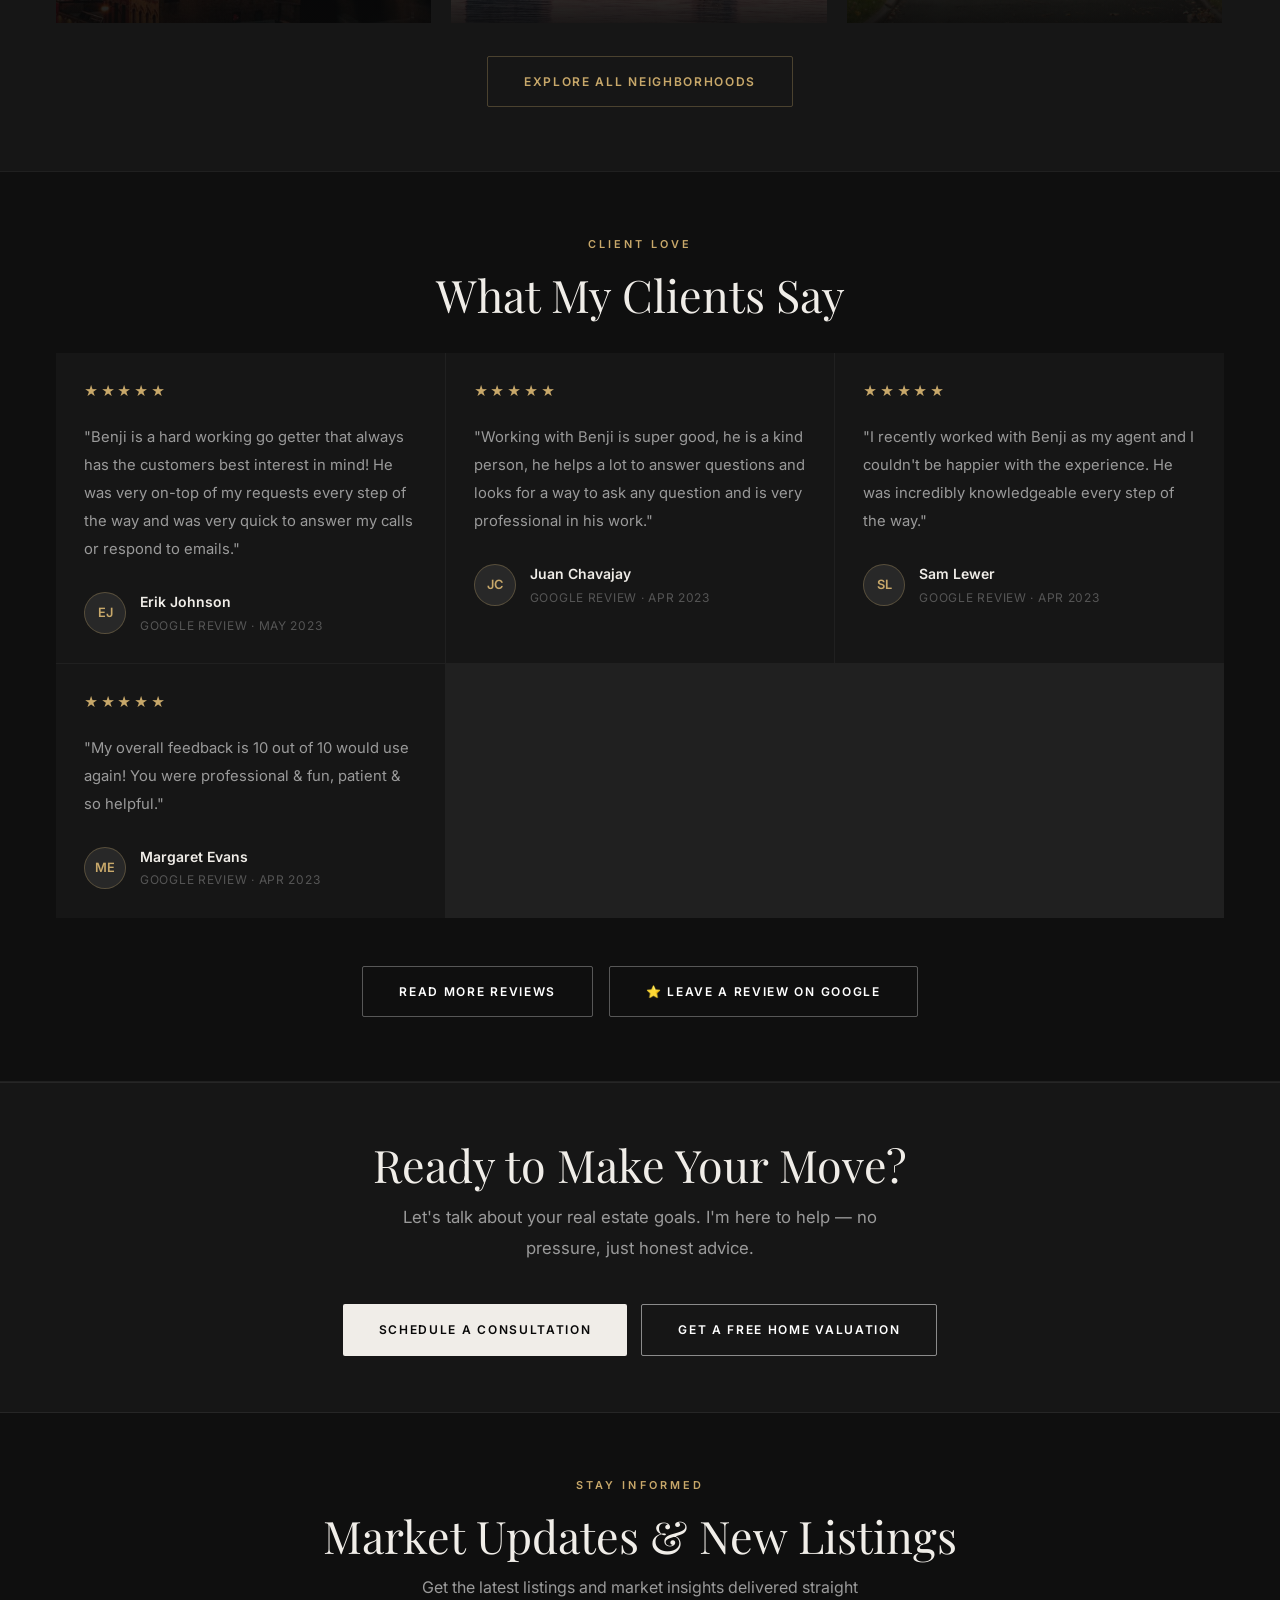
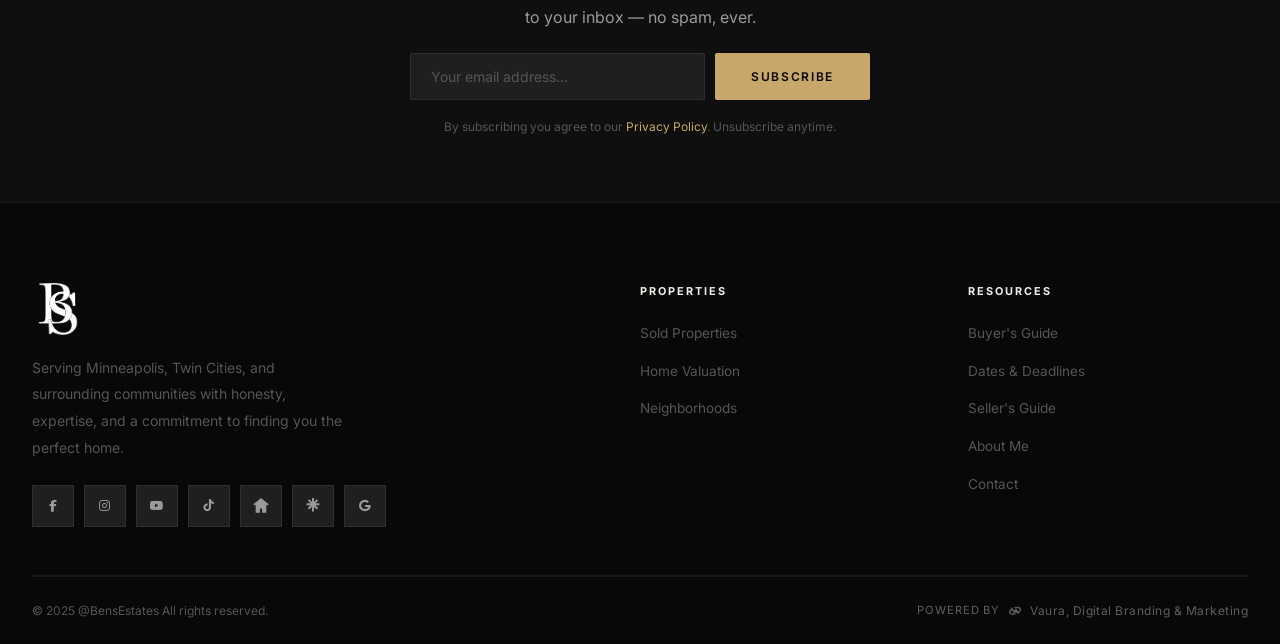
==== commit 33957d0b: "Add Dates & Deadlines buyer tool, Buyers dropdown, and buyers page card - New dates-and-deadlines.ht" ====
--- a/index.html
+++ b/index.html
@@ -4,7 +4,9 @@
   <meta charset="UTF-8" />
   <meta name="viewport" content="width=device-width, initial-scale=1.0" />
   <title>@BensEstates | MN Real Estate</title>
-  <link rel="icon" type="image/png" href="images/logo-bs-white.png" />
+  <link rel="icon" type="image/png" sizes="32x32" href="images/favicon-32.png" />
+  <link rel="icon" type="image/png" sizes="512x512" href="images/favicon-512.png" />
+  <link rel="apple-touch-icon" href="images/apple-touch-icon.png" />
   <link rel="preconnect" href="https://fonts.googleapis.com" />
   <link href="https://fonts.googleapis.com/css2?family=Playfair+Display:wght@400;600;700&family=Inter:wght@400;500;600;700&display=swap" rel="stylesheet" />
   <link rel="stylesheet" href="styles.css" />
@@ -20,7 +22,13 @@
       <a href="sold.html">Sold Properties</a>
       <a href="neighborhoods.html">Neighborhoods</a>
       <a href="home-valuation.html">Home Valuation</a>
-      <a href="buyers.html">Buyers</a>
+      <div class="nav-dropdown">
+        <a href="buyers.html">Buyers</a>
+        <div class="dropdown-menu">
+          <a href="buyers.html">Buyer's Guide</a>
+          <a href="dates-and-deadlines.html">Dates &amp; Deadlines</a>
+        </div>
+      </div>
       <a href="sellers.html">Sellers</a>
       <a href="about.html">About</a>
       <a href="contact.html">Contact</a>
@@ -41,6 +49,7 @@
   <a href="neighborhoods.html">Neighborhoods</a>
   <a href="home-valuation.html">Home Valuation</a>
   <a href="buyers.html">Buyers Guide</a>
+  <a href="dates-and-deadlines.html">Dates &amp; Deadlines</a>
   <a href="sellers.html">Sellers Guide</a>
   <a href="about.html">About</a>
   <a href="contact.html">Contact</a>
@@ -321,7 +330,7 @@
     <div class="footer-col">
       <h5>Resources</h5>
       <ul>
-        <li><a href="buyers.html">Buyer's Guide</a></li>
+        <li><a href="buyers.html">Buyer's Guide</a></li><li><a href="dates-and-deadlines.html">Dates &amp; Deadlines</a></li>
         <li><a href="sellers.html">Seller's Guide</a></li>
         <li><a href="about.html">About Me</a></li>
         <li><a href="contact.html">Contact</a></li>
--- a/styles.css
+++ b/styles.css
@@ -1095,3 +1095,9 @@
   .carousel-slide { flex: 0 0 85%; }
   .carousel-viewport { padding: 0 20px; }
 }
+
+
+/* ── Dropdown: keep hover alive across the gap, open for keyboard users ── */
+.nav-dropdown { padding-bottom: 12px; margin-bottom: -12px; }
+.dropdown-menu { top: 100%; }
+.nav-dropdown:focus-within .dropdown-menu { opacity: 1; pointer-events: all; transform: translateY(0); }
